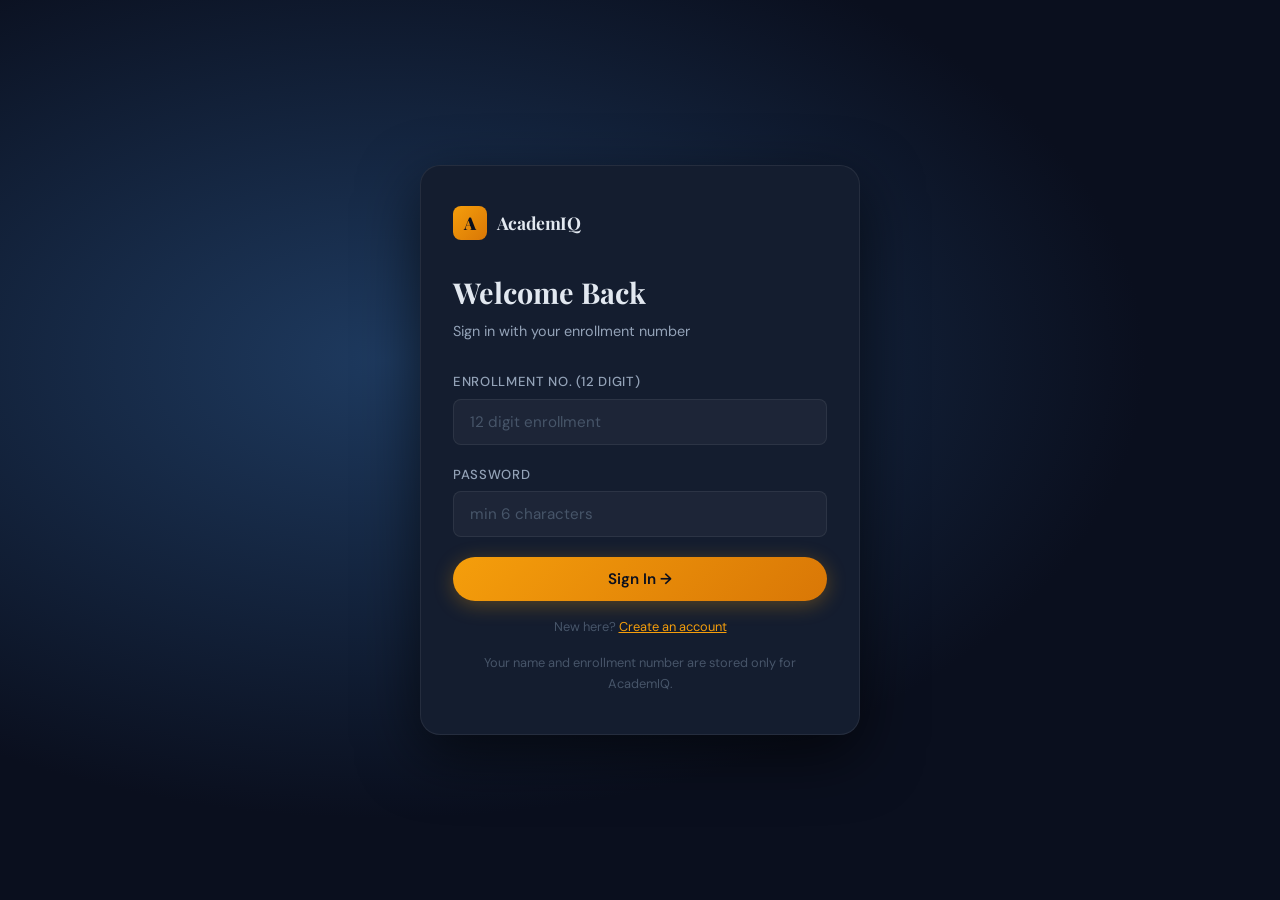
==== index.html @ 889c18da "index.html" ====
<!DOCTYPE html>
<html lang="en">

<head>
    <meta charset="UTF-8" />
    <meta name="viewport" content="width=device-width, initial-scale=1.0" />
    <meta name="description" content="AcademIQ — GTU Diploma notes, old papers, assignments and quizzes for students.">
    <meta name="theme-color" content="#0b0920">
    <title>AcademIQ — Student Learning Hub</title>
    <link rel="stylesheet" href="style.css" />
    <link rel="preconnect" href="https://fonts.googleapis.com" />
    <link
        href="https://fonts.googleapis.com/css2?family=Playfair+Display:wght@700;900&family=DM+Sans:wght@300;400;500;600&family=DM+Mono:wght@400;500&family=Noto+Sans+Gujarati:wght@400;500;600&display=swap"
        rel="stylesheet" />
    <link rel="icon" type="image/png" href="image.png">
</head>

<body>

    <!-- ══════════════════════════════════════
     LOGIN OVERLAY
══════════════════════════════════════ -->
    <div id="loginOverlay" class="login-overlay">
        <div class="login-card">
            <div class="login-logo">
                <span class="logo-mark">A</span>
                <span class="logo-text">AcademIQ</span>
            </div>
            <h2 class="login-title" id="authTitle">Welcome Back</h2>
            <p class="login-sub">Sign in with your enrollment number</p>
            <div class="form-group"><label>Enrollment No. (12 digit)</label><input type="text" id="loginEnroll"
                    inputmode="numeric" maxlength="12" placeholder="12 digit enrollment" autocomplete="username" />
            </div>
            <div class="form-group hidden" id="regOnly"><label>Full Name</label><input type="text" id="loginName"
                    maxlength="40" placeholder="Tumhara naam" autocomplete="name" /></div>
            <div class="form-group"><label>Password</label><input type="password" id="loginPassword"
                    placeholder="min 6 characters" autocomplete="current-password" /></div>
            <div class="form-group hidden" id="regOnly2"><label>Confirm Password</label><input type="password"
                    id="loginPassword2" placeholder="Re-enter password" autocomplete="new-password" /></div>
            <div id="loginError" class="login-error hidden"></div>
            <button class="btn-primary full-width" id="authBtn" onclick="handleLogin()">Sign In →</button>
            <p class="login-hint" id="authSwitch">New here? <a href="#"
                    onclick="setAuthMode('register');return false">Create an account</a></p>
            <p class="login-hint">Your name and enrollment number are stored only for AcademIQ.</p>
        </div>
    </div>

    <!-- ══════════════════════════════════════
     MAIN APP
══════════════════════════════════════ -->
    <div id="app" class="app hidden">

        <!-- HEADER -->
        <header class="site-header">
            <div class="header-inner">
                <div class="header-logo">
                    <span class="logo-mark">A</span>
                    <span class="logo-text">AcademIQ</span>
                </div>
                <nav class="header-nav">
                    <a href="#home" class="nav-link active" data-section="home">Home</a>
                    <a href="#notes" class="nav-link" data-section="notes">Notes</a>
                    <a href="#quiz" class="nav-link" data-section="quiz">Quiz</a>
                    <a href="#leaderboard" class="nav-link" data-section="leaderboard">Leaderboard</a>
                </nav>
                <div class="header-user">
                    <span class="user-pill" id="headerUsername"></span>
                    <button class="btn-outline-sm" onclick="handleLogout()">Logout</button>
                </div>
                <button class="hamburger" id="hamburger" onclick="toggleMobileMenu()">
                    <span></span><span></span><span></span>
                </button>
            </div>
            <div class="mobile-menu hidden" id="mobileMenu">
                <a href="#home" class="mob-link" onclick="navTo('home')">Home</a>
                <a href="#notes" class="mob-link" onclick="navTo('notes')">Notes</a>
                <a href="#quiz" class="mob-link" onclick="navTo('quiz')">Quiz</a>
                <a href="#leaderboard" class="mob-link" onclick="navTo('leaderboard')">Leaderboard</a>
                <button class="btn-outline-sm" onclick="handleLogout()">Logout</button>
            </div>
        </header>

        <!-- ══════════════════════════════════════
       SECTION: HOME
  ══════════════════════════════════════ -->
        <section id="home" class="section active">
            <div class="hero">
                <div class="hero-bg">
                    <div class="orb orb1"></div>
                    <div class="orb orb2"></div>
                    <div class="grid-overlay"></div>
                </div>
                <div class="hero-content">
                    <div class="hero-badge">✦ Your Learning Companion</div>
                    <h1 class="hero-title">
                        Study Smarter.<br />
                        <em>Achieve More.</em>
                    </h1>
                    <p class="hero-sub">Access curated notes, challenge yourself with quizzes,<br />and track your
                        academic
                        journey — all in one place.</p>
                    <div class="hero-actions">
                        <button class="btn-primary" onclick="navTo('notes')">Browse Notes →</button>
                        <button class="btn-ghost" onclick="navTo('quiz')">Take a Quiz</button>
                    </div>
                    <p class="hero-credit">Created by <strong>Sujal Kalena</strong> · AcademIQ Platform</p>
                </div>
                <div class="hero-stats">
                    <div class="stat-card">
                        <span class="stat-num" id="statNotes">60+</span>
                        <span class="stat-label">Study Notes</span>
                    </div>
                    <div class="stat-card">
                        <span class="stat-num" id="statQuiz">4</span>
                        <span class="stat-label">Quiz Subjects</span>
                    </div>
                    <div class="stat-card">
                        <span class="stat-num" id="homeUserScore">—</span>
                        <span class="stat-label">Your Best Score</span>
                    </div>
                </div>
            </div>

            <!-- Features -->
            <div class="features-section">
                <h2 class="section-title">Everything You Need to Excel</h2>
                <div class="features-grid">
                    <div class="feature-card">
                        <div class="feature-icon">📚</div>
                        <h3>Structured Notes</h3>
                        <p>Well-organized notes across multiple subjects, available for download anytime.</p>
                    </div>
                    <div class="feature-card">
                        <div class="feature-icon">🧠</div>
                        <h3>Interactive Quizzes</h3>
                        <p>Test your knowledge with MCQ quizzes and get instant, detailed feedback.</p>
                    </div>
                    <div class="feature-card">
                        <div class="feature-icon">🏆</div>
                        <h3>Live Leaderboard</h3>
                        <p>See how you rank among peers and stay motivated to improve your scores.</p>
                    </div>
                    <div class="feature-card">
                        <div class="feature-icon">📈</div>
                        <h3>Progress Tracking</h3>
                        <p>Your scores are saved locally so you can monitor improvement over time.</p>
                    </div>
                </div>
            </div>
        </section>

        <!-- ══════════════════════════════════════
       SECTION: NOTES
  ══════════════════════════════════════ -->
        <section id="notes" class="section hidden">
            <div class="section-inner">
                <div class="section-header">
                    <h2 class="section-title">Study Notes</h2>
                    <p class="section-sub">view, and download notes across subjects</p>
                </div>

                <!-- Upload Panel -->
                <!--<div class="upload-panel">
          <div class="upload-zone" id="uploadZone">
            <div class="upload-icon">⬆</div>
            <p>Drop a PDF or TXT file here, or <label for="fileInput" class="upload-link">browse</label></p>
            <input type="file" id="fileInput" accept=".pdf,.txt" onchange="handleFileUpload(event)"
              style="display:none" />
            <span class="upload-hint">Supported: PDF, TXT · Max 10 MB</span>
          </div>
          <div id="uploadStatus" class="upload-status hidden"></div>
        </div>-->

                <div class="notes-tools"><input id="notesSearch" type="search"
                        placeholder="🔍 Search notes, papers, assignments…" oninput="renderNotes()"
                        aria-label="Search notes"><select id="notesSort" onchange="renderNotes()" aria-label="Sort">
                        <option value="new">Newest first</option>
                        <option value="old">Oldest first</option>
                        <option value="az">A → Z</option>
                        <option value="za">Z → A</option>
                        <option value="subject">Subject</option>
                        <option value="type">Type</option>
                    </select><button class="btn-primary" onclick="openAddNote()">➕ Add Note</button><span
                        id="notesCount" class="notes-count"></span></div>
                <!-- Filter Bar -->
                <div class="filter-bar">
                    <button class="filter-btn active" onclick="filterNotes('all', this)">All</button>
                    <button class="filter-btn" onclick="filterNotes('JAVA', this)">JAVA(DI030032021)</button>
                    <button class="filter-btn" onclick="filterNotes('DSA', this)">DSA(DI030032031)</button>
                    <button class="filter-btn" onclick="filterNotes('DLD', this)">DLD(DI03000111)</button>
                    <button class="filter-btn" onclick="filterNotes('PEC', this)">PEC(DI03000121)</button>
                    <button class="filter-btn" onclick="filterNotes('CN', this)">CN(DI03000131)</button>
                    <button class="filter-btn" onclick="filterNotes('applied-maths', this)">APPLIED MATHEMATICS</button>
                    <button class="filter-btn" onclick="filterNotes('chemistry', this)">ENGINEERING CHEMISTRY</button>
                    <button class="filter-btn" onclick="filterNotes('environment', this)">ENVIRONMENT &amp;
                        SUSTAINABILITY</button>
                    <button class="filter-btn" onclick="filterNotes('cpd', this)">CONTRIBUTOR PERSONALITY
                        DEVELOPMENT</button>
                    <button class="filter-btn" onclick="filterNotes('python', this)">PYTHON PROGRAMMING</button>
                    <button class="filter-btn" onclick="filterNotes('cse', this)">COMMUNICATION SKILLS IN
                        ENGLISH</button>
                    <button class="filter-btn" onclick="filterNotes('phy', this)">MODERN PHYSICS</button>
                    <button class="filter-btn" onclick="filterNotes('foe', this)">FUNDAMENTALS OF ELECTRONICS</button>
                </div>

                <!-- Notes Grid -->
                <div class="notes-grid" id="notesGrid">
                    <!-- Populated by JS -->
                </div>
            </div>
        </section>

        <!-- ══════════════════════════════════════
       SECTION: QUIZ
  ══════════════════════════════════════ -->
        <section id="quiz" class="section hidden">
            <div class="section-inner">

                <!-- Quiz Home (subject selection) -->
                <div id="quizHome">
                    <div class="section-header">
                        <h2 class="section-title">Choose Your Quiz</h2>
                        <p class="section-sub">Select a subject and test your knowledge</p>
                    </div>
                    <div class="quiz-subject-grid" id="quizSubjectGrid">
                        <!-- Populated by JS -->
                    </div>
                </div>

                <!-- Quiz Player -->
                <div id="quizPlayer" class="hidden">
                    <div class="quiz-header">
                        <button class="btn-ghost-sm" onclick="exitQuiz()">← Back</button>
                        <span class="quiz-subject-label" id="quizSubjectLabel"></span>
                        <span class="quiz-progress-label" id="quizProgressLabel"></span>
                    </div>
                    <div class="quiz-progress-bar">
                        <div class="quiz-progress-fill" id="quizProgressFill"></div>
                    </div>
                    <div class="quiz-card" id="quizCard">
                        <p class="question-num" id="questionNum"></p>
                        <h3 class="question-text" id="questionText"></h3>
                        <div class="options-grid" id="optionsGrid"></div>
                        <div class="quiz-actions">
                            <button class="btn-primary" id="nextBtn" onclick="nextQuestion()" disabled>Next →</button>
                        </div>
                    </div>
                </div>

                <!-- Quiz Results -->
                <div id="quizResults" class="hidden">
                    <div class="results-card">
                        <div class="results-icon" id="resultsIcon"></div>
                        <h2 id="resultsTitle"></h2>
                        <div class="score-display">
                            <span class="score-big" id="scoreBig"></span>
                            <span class="score-denom" id="scoreDenom"></span>
                        </div>
                        <p class="score-percent" id="scorePercent"></p>
                        <div class="results-breakdown" id="resultsBreakdown"></div>
                        <div class="results-actions">
                            <button class="btn-primary" onclick="retryQuiz()">Try Again</button>
                            <button class="btn-ghost" onclick="exitQuiz()">Choose Another</button>
                            <button class="btn-ghost" onclick="navTo('leaderboard')">Leaderboard 🏆</button>
                        </div>
                    </div>
                </div>

            </div>
        </section>

        <!-- ══════════════════════════════════════
       SECTION: LEADERBOARD
  ══════════════════════════════════════ -->
        <section id="leaderboard" class="section hidden">
            <div class="section-inner">
                <div class="section-header">
                    <h2 class="section-title">🏆 Leaderboard</h2>
                    <p class="section-sub">Top performers across all quizzes</p>
                </div>

                <div class="filter-bar" id="lbTabs" style="margin-bottom:1rem"></div>
                <div class="filter-bar hidden" id="lbFilters" style="margin-bottom:1.5rem"></div>
                <div id="lbPanelRank">
                    <div class="podium-row" id="podiumRow"></div>
                    <div class="leaderboard-table-wrap">
                        <table class="leaderboard-table">
                            <thead id="lbHead"></thead>
                            <tbody id="leaderboardBody"></tbody>
                        </table>
                    </div>
                    <p class="lb-note">Ranking is by best percentage (quizzes with 20+ questions only). Ties are broken
                        by the number of questions. Overall points = the sum of your best % in each subject.</p>
                </div>
                <div id="lbPanelPeople" class="hidden">
                    <div class="lb-stats" id="peopleStats"></div>
                    <div class="leaderboard-table-wrap">
                        <table class="leaderboard-table">
                            <thead>
                                <tr>
                                    <th>#</th>
                                    <th>Student</th>
                                    <th>Quizzes taken</th>
                                    <th>Attempts</th>
                                    <th>Best %</th>
                                </tr>
                            </thead>
                            <tbody id="peopleBody"></tbody>
                        </table>
                    </div>
                </div>
            </div>
        </section>

        <!-- ══════════════════════════════════════
       FOOTER
  ══════════════════════════════════════ -->
        <footer class="site-footer">
            <div class="footer-inner">
                <div class="footer-logo">
                    <span class="logo-mark">A</span>
                    <span class="logo-text">AcademIQ</span>
                </div>
                <p class="footer-tagline">Thank you for visiting</p>
                <p class="footer-credit">Crafted with ♥ by <strong>Sujal Kalena</strong> · © 2026 AcademIQ</p>
                <p class="footer-credit">Educational materials on this website belong to their respective owners.

                    Original notes and resources are created and maintained by AcademIQ where indicated. Some study
                    materials are
                    sourced from publicly available educational resources and are shared with proper attribution for
                    educational
                    purposes only.

                    If you are a copyright owner and would like any content removed or updated, please contact us and
                    the request
                    will be addressed promptly.
                    <br>
                    Copyright concerns? Contact: <a href="mailto:sujalkalena35@gmail.com">sujalkalena35@gmail.com</a> ||
                    <a href="https://wa.me/918401542135" target="_blank">
                        WhatsApp
                    </a>
                </p>
                <div class="footer-links">
                    <a href="#home" onclick="navTo('home')">Home</a>
                    <a href="#notes" onclick="navTo('notes')">Notes</a>
                    <a href="#quiz" onclick="navTo('quiz')">Quiz</a>
                    <a href="#leaderboard" onclick="navTo('leaderboard')">Leaderboard</a>
                </div>
            </div>
        </footer>

    </div><!-- /app -->

    <!-- Note Viewer Modal -->
    <div id="noteModal" class="modal-overlay hidden" onclick="closeNoteModal(event)">
        <div class="modal-card">
            <div class="modal-header">
                <h3 id="modalTitle"></h3>
                <button class="modal-close" onclick="closeNoteModalBtn()">✕</button>
            </div>
            <div class="modal-body" id="modalBody"></div>
        </div>
    </div>

    <script src="config.js"></script>
    <script src="app.js"></script>
</body>

</html>
---- style.css ----
/* ═══════════════════════════════════════════════════════
   AcademIQ — Style Sheet
   Academic Futurism: Navy · Amber · Glassmorphism
═══════════════════════════════════════════════════════ */

/* ── Variables ─────────────────────────────────────── */
:root {
  --navy: #0a0f1e;
  --navy-mid: #111827;
  --navy-card: #141d2f;
  --navy-light: #1e2d45;
  --amber: #f59e0b;
  --amber-glow: #fbbf24;
  --amber-dim: #92400e;
  --teal: #0ea5e9;
  --green: #10b981;
  --red: #ef4444;
  --text: #e2e8f0;
  --text-muted: #94a3b8;
  --text-dim: #475569;
  --border: rgba(255, 255, 255, 0.07);
  --glass: rgba(255, 255, 255, 0.04);
  --radius: 14px;
  --radius-sm: 8px;
  --shadow: 0 8px 32px rgba(0, 0, 0, 0.4);
  --shadow-lg: 0 20px 60px rgba(0, 0, 0, 0.6);
  --font-head: 'Playfair Display', Georgia, serif;
  --font-body: 'DM Sans', sans-serif;
  --font-mono: 'DM Mono', monospace;
  --transition: 0.25s cubic-bezier(0.4, 0, 0.2, 1);
}

/* ── Reset & Base ───────────────────────────────────── */
*,
*::before,
*::after {
  box-sizing: border-box;
  margin: 0;
  padding: 0;
}

html {
  scroll-behavior: smooth;
}

body {
  background: var(--navy);
  color: var(--text);
  font-family: var(--font-body);
  font-size: 16px;
  line-height: 1.6;
  overflow-x: hidden;
}

a {
  color: var(--amber);
  text-decoration: none;
}

img {
  max-width: 100%;
}

button {
  cursor: pointer;
  font-family: var(--font-body);
  border: none;
  outline: none;
}

.hidden {
  display: none !important;
}

/* ── Scrollbar ──────────────────────────────────────── */
::-webkit-scrollbar {
  width: 6px;
}

::-webkit-scrollbar-track {
  background: var(--navy);
}

::-webkit-scrollbar-thumb {
  background: var(--navy-light);
  border-radius: 3px;
}

/* ══════════════════════════════════════════════════════
   LOGIN OVERLAY
══════════════════════════════════════════════════════ */
.login-overlay {
  position: fixed;
  inset: 0;
  background: radial-gradient(ellipse at 30% 40%, #1e3a5f 0%, #0a0f1e 60%);
  display: flex;
  align-items: center;
  justify-content: center;
  z-index: 9999;
  animation: fadeIn 0.4s ease;
}

.login-card {
  background: var(--navy-card);
  border: 1px solid var(--border);
  border-radius: 20px;
  padding: 2.5rem 2rem;
  width: min(440px, 92vw);
  box-shadow: var(--shadow-lg);
  animation: slideUp 0.5s ease;
}

.login-logo {
  display: flex;
  align-items: center;
  gap: 0.6rem;
  margin-bottom: 1.8rem;
}

.login-title {
  font-family: var(--font-head);
  font-size: 1.8rem;
  font-weight: 700;
  margin-bottom: 0.3rem;
}

.login-sub {
  color: var(--text-muted);
  font-size: 0.9rem;
  margin-bottom: 1.8rem;
}

.form-group {
  margin-bottom: 1.2rem;
}

.form-group label {
  display: block;
  font-size: 0.82rem;
  font-weight: 500;
  color: var(--text-muted);
  margin-bottom: 0.4rem;
  letter-spacing: 0.05em;
  text-transform: uppercase;
}

.form-group input {
  width: 100%;
  background: var(--glass);
  border: 1px solid var(--border);
  border-radius: var(--radius-sm);
  padding: 0.75rem 1rem;
  color: var(--text);
  font-family: var(--font-body);
  font-size: 0.95rem;
  transition: border-color var(--transition);
}

.form-group input:focus {
  outline: none;
  border-color: var(--amber);
}

.form-group input::placeholder {
  color: var(--text-dim);
}

.login-error {
  background: rgba(239, 68, 68, 0.12);
  border: 1px solid rgba(239, 68, 68, 0.3);
  border-radius: var(--radius-sm);
  padding: 0.6rem 0.9rem;
  font-size: 0.85rem;
  color: #fca5a5;
  margin-bottom: 1rem;
}

.login-hint {
  text-align: center;
  font-size: 0.8rem;
  color: var(--text-dim);
  margin-top: 1rem;
}

.login-hint code {
  font-family: var(--font-mono);
  background: rgba(255, 255, 255, 0.06);
  padding: 1px 6px;
  border-radius: 4px;
  color: var(--amber);
}

/* ══════════════════════════════════════════════════════
   BUTTONS
══════════════════════════════════════════════════════ */
.btn-primary {
  background: linear-gradient(135deg, var(--amber) 0%, #d97706 100%);
  color: var(--navy);
  font-weight: 600;
  font-size: 0.95rem;
  padding: 0.75rem 1.8rem;
  border-radius: 50px;
  transition: transform var(--transition), box-shadow var(--transition);
  box-shadow: 0 4px 20px rgba(245, 158, 11, 0.3);
}

.btn-primary:hover {
  transform: translateY(-2px);
  box-shadow: 0 8px 30px rgba(245, 158, 11, 0.45);
}

.btn-primary:active {
  transform: translateY(0);
}

.btn-primary.full-width {
  width: 100%;
  display: block;
  text-align: center;
}

.btn-ghost {
  background: transparent;
  color: var(--text);
  border: 1px solid var(--border);
  font-size: 0.95rem;
  padding: 0.75rem 1.8rem;
  border-radius: 50px;
  transition: background var(--transition), border-color var(--transition);
}

.btn-ghost:hover {
  background: var(--glass);
  border-color: var(--text-muted);
}

.btn-ghost-sm {
  background: transparent;
  color: var(--text-muted);
  border: 1px solid var(--border);
  font-size: 0.82rem;
  padding: 0.45rem 1rem;
  border-radius: 50px;
  transition: all var(--transition);
}

.btn-ghost-sm:hover {
  color: var(--text);
  border-color: var(--text-muted);
}

.btn-outline-sm {
  background: transparent;
  color: var(--text-muted);
  border: 1px solid var(--border);
  font-size: 0.78rem;
  padding: 0.35rem 0.9rem;
  border-radius: 50px;
  transition: all var(--transition);
}

.btn-outline-sm:hover {
  border-color: var(--amber);
  color: var(--amber);
}

/* ══════════════════════════════════════════════════════
   LOGO MARK
══════════════════════════════════════════════════════ */
.logo-mark {
  display: inline-flex;
  align-items: center;
  justify-content: center;
  width: 34px;
  height: 34px;
  background: linear-gradient(135deg, var(--amber), #d97706);
  color: var(--navy);
  font-family: var(--font-head);
  font-weight: 900;
  font-size: 1.1rem;
  border-radius: 8px;
  flex-shrink: 0;
}

.logo-text {
  font-family: var(--font-head);
  font-weight: 700;
  font-size: 1.1rem;
  letter-spacing: -0.02em;
}

/* ══════════════════════════════════════════════════════
   HEADER
══════════════════════════════════════════════════════ */
.site-header {
  position: sticky;
  top: 0;
  z-index: 100;
  background: rgba(10, 15, 30, 0.85);
  backdrop-filter: blur(16px);
  border-bottom: 1px solid var(--border);
}

.header-inner {
  max-width: 1200px;
  margin: 0 auto;
  padding: 0.9rem 2rem;
  display: flex;
  align-items: center;
  gap: 2rem;
}

.header-logo {
  display: flex;
  align-items: center;
  gap: 0.6rem;
  flex-shrink: 0;
}

.header-nav {
  display: flex;
  gap: 0.3rem;
  flex: 1;
}

.nav-link {
  color: var(--text-muted);
  font-size: 0.88rem;
  font-weight: 500;
  padding: 0.45rem 0.9rem;
  border-radius: 50px;
  transition: all var(--transition);
}

.nav-link:hover,
.nav-link.active {
  color: var(--text);
  background: var(--glass);
}

.nav-link.active {
  color: var(--amber);
}

.header-user {
  display: flex;
  align-items: center;
  gap: 0.8rem;
  flex-shrink: 0;
}

.user-pill {
  font-size: 0.82rem;
  font-weight: 500;
  color: var(--text-muted);
  padding: 0.3rem 0.8rem;
  background: var(--glass);
  border: 1px solid var(--border);
  border-radius: 50px;
  max-width: 140px;
  overflow: hidden;
  text-overflow: ellipsis;
  white-space: nowrap;
}

.hamburger {
  display: none;
  flex-direction: column;
  gap: 5px;
  background: none;
  border: none;
  padding: 4px;
  margin-left: auto;
}

.hamburger span {
  display: block;
  width: 22px;
  height: 2px;
  background: var(--text);
  border-radius: 2px;
  transition: all var(--transition);
}

.mobile-menu {
  border-top: 1px solid var(--border);
  padding: 1rem 2rem;
  display: flex;
  flex-direction: column;
  gap: 0.5rem;
}

.mob-link {
  color: var(--text-muted);
  font-size: 0.95rem;
  padding: 0.6rem 0;
  border-bottom: 1px solid var(--border);
  transition: color var(--transition);
}

.mob-link:hover {
  color: var(--amber);
}

/* ══════════════════════════════════════════════════════
   APP / SECTIONS
══════════════════════════════════════════════════════ */
.app {
  min-height: 100vh;
  display: flex;
  flex-direction: column;
}

.section {
  flex: 1;
  animation: fadeIn 0.35s ease;
}

.section.hidden {
  display: none !important;
}

.section.active {
  display: block;
}

.section-inner {
  max-width: 1200px;
  margin: 0 auto;
  padding: 3rem 2rem 5rem;
}

.section-header {
  margin-bottom: 2.5rem;
}

.section-title {
  font-family: var(--font-head);
  font-size: clamp(1.8rem, 4vw, 2.6rem);
  font-weight: 700;
  line-height: 1.15;
  margin-bottom: 0.5rem;
}

.section-sub {
  color: var(--text-muted);
  font-size: 1rem;
}

/* ══════════════════════════════════════════════════════
   HERO
══════════════════════════════════════════════════════ */
.hero {
  position: relative;
  min-height: 90vh;
  display: flex;
  flex-direction: column;
  justify-content: center;
  align-items: center;
  text-align: center;
  overflow: hidden;
  padding: 6rem 2rem 3rem;
}

.hero-bg {
  position: absolute;
  inset: 0;
  z-index: 0;
  overflow: hidden;
}

.orb {
  position: absolute;
  border-radius: 50%;
  filter: blur(80px);
  opacity: 0.25;
  animation: drift 12s ease-in-out infinite alternate;
}

.orb1 {
  width: 600px;
  height: 600px;
  background: radial-gradient(circle, #1d4ed8, transparent);
  top: -150px;
  left: -100px;
}

.orb2 {
  width: 500px;
  height: 500px;
  background: radial-gradient(circle, #d97706, transparent);
  bottom: -100px;
  right: -100px;
  animation-delay: -6s;
}

.grid-overlay {
  position: absolute;
  inset: 0;
  background-image:
    linear-gradient(var(--border) 1px, transparent 1px),
    linear-gradient(90deg, var(--border) 1px, transparent 1px);
  background-size: 60px 60px;
  opacity: 0.4;
}

.hero-content {
  position: relative;
  z-index: 1;
  max-width: 760px;
}

.hero-badge {
  display: inline-block;
  background: rgba(245, 158, 11, 0.12);
  border: 1px solid rgba(245, 158, 11, 0.3);
  color: var(--amber-glow);
  font-size: 0.8rem;
  font-weight: 500;
  letter-spacing: 0.08em;
  padding: 0.4rem 1rem;
  border-radius: 50px;
  margin-bottom: 1.4rem;
  text-transform: uppercase;
}

.hero-title {
  font-family: var(--font-head);
  font-size: clamp(2.8rem, 7vw, 5rem);
  font-weight: 900;
  line-height: 1.05;
  letter-spacing: -0.02em;
  margin-bottom: 1.2rem;
}

.hero-title em {
  font-style: normal;
  background: linear-gradient(135deg, var(--amber) 0%, #f87171 100%);
  -webkit-background-clip: text;
  -webkit-text-fill-color: transparent;
  background-clip: text;
}

.hero-sub {
  font-size: 1.05rem;
  color: var(--text-muted);
  line-height: 1.7;
  margin-bottom: 2rem;
}

.hero-actions {
  display: flex;
  gap: 1rem;
  justify-content: center;
  flex-wrap: wrap;
  margin-bottom: 2rem;
}

.hero-credit {
  font-size: 0.82rem;
  color: var(--text-dim);
}

.hero-credit strong {
  color: var(--text-muted);
}

.hero-stats {
  position: relative;
  z-index: 1;
  display: flex;
  gap: 1.5rem;
  flex-wrap: wrap;
  justify-content: center;
  margin-top: 3rem;
}

.stat-card {
  background: var(--navy-card);
  border: 1px solid var(--border);
  border-radius: var(--radius);
  padding: 1.4rem 2rem;
  text-align: center;
  backdrop-filter: blur(8px);
  transition: transform var(--transition), border-color var(--transition);
}

.stat-card:hover {
  transform: translateY(-4px);
  border-color: rgba(245, 158, 11, 0.3);
}

.stat-num {
  display: block;
  font-family: var(--font-head);
  font-size: 2.2rem;
  font-weight: 700;
  color: var(--amber);
  line-height: 1;
}

.stat-label {
  display: block;
  font-size: 0.8rem;
  color: var(--text-muted);
  margin-top: 0.3rem;
  text-transform: uppercase;
  letter-spacing: 0.06em;
}

/* ── Features Section ───────────────────────────────── */
.features-section {
  max-width: 1200px;
  margin: 0 auto;
  padding: 4rem 2rem;
}

.features-section .section-title {
  text-align: center;
  margin-bottom: 2.5rem;
}

.features-grid {
  display: grid;
  grid-template-columns: repeat(auto-fit, minmax(230px, 1fr));
  gap: 1.2rem;
}

.feature-card {
  background: var(--navy-card);
  border: 1px solid var(--border);
  border-radius: var(--radius);
  padding: 1.8rem;
  transition: transform var(--transition), border-color var(--transition), box-shadow var(--transition);
  position: relative;
  overflow: hidden;
}

.feature-card::before {
  content: '';
  position: absolute;
  top: 0;
  left: 0;
  right: 0;
  height: 2px;
  background: linear-gradient(90deg, var(--amber), transparent);
  opacity: 0;
  transition: opacity var(--transition);
}

.feature-card:hover {
  transform: translateY(-6px);
  border-color: rgba(245, 158, 11, 0.2);
  box-shadow: 0 12px 40px rgba(0, 0, 0, 0.3);
}

.feature-card:hover::before {
  opacity: 1;
}

.feature-icon {
  font-size: 1.8rem;
  margin-bottom: 0.8rem;
}

.feature-card h3 {
  font-family: var(--font-head);
  font-size: 1.1rem;
  margin-bottom: 0.5rem;
}

.feature-card p {
  font-size: 0.88rem;
  color: var(--text-muted);
  line-height: 1.6;
}

/* ══════════════════════════════════════════════════════
   NOTES SECTION
══════════════════════════════════════════════════════ */
.upload-panel {
  background: var(--navy-card);
  border: 1px solid var(--border);
  border-radius: var(--radius);
  padding: 1.5rem;
  margin-bottom: 2rem;
}

.upload-zone {
  border: 2px dashed var(--border);
  border-radius: var(--radius-sm);
  padding: 2rem;
  text-align: center;
  transition: border-color var(--transition), background var(--transition);
  cursor: pointer;
}

.upload-zone:hover,
.upload-zone.drag-over {
  border-color: var(--amber);
  background: rgba(245, 158, 11, 0.04);
}

.upload-icon {
  font-size: 1.8rem;
  margin-bottom: 0.5rem;
  opacity: 0.5;
}

.upload-zone p {
  color: var(--text-muted);
  font-size: 0.9rem;
}

.upload-link {
  color: var(--amber);
  cursor: pointer;
  font-weight: 500;
}

.upload-link:hover {
  text-decoration: underline;
}

.upload-hint {
  display: block;
  font-size: 0.78rem;
  color: var(--text-dim);
  margin-top: 0.5rem;
}

.upload-status {
  margin-top: 1rem;
  padding: 0.6rem 1rem;
  border-radius: var(--radius-sm);
  font-size: 0.85rem;
}

.upload-status.success {
  background: rgba(16, 185, 129, 0.12);
  border: 1px solid rgba(16, 185, 129, 0.3);
  color: #6ee7b7;
}

.upload-status.error {
  background: rgba(239, 68, 68, 0.12);
  border: 1px solid rgba(239, 68, 68, 0.3);
  color: #fca5a5;
}

.filter-bar {
  display: flex;
  gap: 0.6rem;
  flex-wrap: wrap;
  margin-bottom: 2rem;
}

.filter-btn {
  background: var(--glass);
  border: 1px solid var(--border);
  color: var(--text-muted);
  font-size: 0.82rem;
  font-weight: 500;
  padding: 0.4rem 1rem;
  border-radius: 50px;
  transition: all var(--transition);
}

.filter-btn:hover {
  border-color: var(--amber);
  color: var(--amber);
}

.filter-btn.active {
  background: rgba(245, 158, 11, 0.12);
  border-color: var(--amber);
  color: var(--amber);
}

.notes-grid {
  display: grid;
  grid-template-columns: repeat(auto-fill, minmax(270px, 1fr));
  gap: 1.2rem;
}

.note-card {
  background: var(--navy-card);
  border: 1px solid var(--border);
  border-radius: var(--radius);
  padding: 1.5rem;
  display: flex;
  flex-direction: column;
  gap: 1rem;
  transition: transform var(--transition), border-color var(--transition);
}

.note-card:hover {
  transform: translateY(-4px);
  border-color: rgba(245, 158, 11, 0.2);
}

.note-card-top {
  display: flex;
  gap: 0.8rem;
  align-items: flex-start;
}

.note-type-icon {
  width: 42px;
  height: 42px;
  border-radius: var(--radius-sm);
  display: flex;
  align-items: center;
  justify-content: center;
  font-size: 1.2rem;
  flex-shrink: 0;
}

.note-type-icon.pdf {
  background: rgba(239, 68, 68, 0.12);
}

.note-type-icon.txt {
  background: rgba(14, 165, 233, 0.12);
}

.note-type-icon.user {
  background: rgba(16, 185, 129, 0.12);
}

.note-title {
  font-family: var(--font-head);
  font-size: 1rem;
  font-weight: 700;
  line-height: 1.3;
}

.note-meta {
  font-size: 0.78rem;
  color: var(--text-dim);
  margin-top: 0.2rem;
}

.note-tags {
  display: flex;
  gap: 0.4rem;
  flex-wrap: wrap;
}

.note-tag {
  background: var(--glass);
  border: 1px solid var(--border);
  color: var(--text-dim);
  font-size: 0.72rem;
  padding: 0.15rem 0.55rem;
  border-radius: 50px;
  text-transform: uppercase;
  letter-spacing: 0.04em;
}

.note-actions {
  display: flex;
  gap: 0.5rem;
  margin-top: auto;
}

.note-btn {
  flex: 1;
  padding: 0.5rem;
  border-radius: var(--radius-sm);
  font-size: 0.8rem;
  font-weight: 500;
  text-align: center;
  transition: all var(--transition);
}

.note-btn.view {
  background: rgba(245, 158, 11, 0.1);
  border: 1px solid rgba(245, 158, 11, 0.2);
  color: var(--amber);
}

.note-btn.view:hover {
  background: rgba(245, 158, 11, 0.2);
}

.note-btn.download {
  background: var(--glass);
  border: 1px solid var(--border);
  color: var(--text-muted);
}

.note-btn.download:hover {
  border-color: var(--teal);
  color: var(--teal);
}

/* ══════════════════════════════════════════════════════
   QUIZ SECTION
══════════════════════════════════════════════════════ */
.quiz-subject-grid {
  display: grid;
  grid-template-columns: repeat(auto-fill, minmax(270px, 1fr));
  gap: 1.2rem;
}

.subject-card {
  background: var(--navy-card);
  border: 1px solid var(--border);
  border-radius: var(--radius);
  padding: 2rem;
  cursor: pointer;
  transition: transform var(--transition), border-color var(--transition), box-shadow var(--transition);
  position: relative;
  overflow: hidden;
}

.subject-card:hover {
  transform: translateY(-6px);
  border-color: rgba(245, 158, 11, 0.3);
  box-shadow: var(--shadow);
}

.subject-card-icon {
  font-size: 2.4rem;
  margin-bottom: 1rem;
}

.subject-card h3 {
  font-family: var(--font-head);
  font-size: 1.3rem;
  margin-bottom: 0.4rem;
}

.subject-card p {
  color: var(--text-muted);
  font-size: 0.85rem;
}

.subject-card .subject-count {
  display: inline-block;
  margin-top: 1rem;
  background: rgba(245, 158, 11, 0.1);
  border: 1px solid rgba(245, 158, 11, 0.2);
  color: var(--amber);
  font-size: 0.78rem;
  padding: 0.25rem 0.7rem;
  border-radius: 50px;
}

/* Quiz Player */
.quiz-header {
  display: flex;
  align-items: center;
  gap: 1rem;
  margin-bottom: 1.5rem;
}

.quiz-subject-label {
  font-size: 0.85rem;
  font-weight: 600;
  color: var(--amber);
  letter-spacing: 0.04em;
  text-transform: uppercase;
  flex: 1;
}

.quiz-progress-label {
  font-size: 0.82rem;
  color: var(--text-muted);
  font-family: var(--font-mono);
}

.quiz-progress-bar {
  background: var(--navy-light);
  border-radius: 4px;
  height: 6px;
  overflow: hidden;
  margin-bottom: 2rem;
}

.quiz-progress-fill {
  height: 100%;
  background: linear-gradient(90deg, var(--amber), #f87171);
  border-radius: 4px;
  transition: width 0.4s cubic-bezier(0.4, 0, 0.2, 1);
}

.quiz-card {
  background: var(--navy-card);
  border: 1px solid var(--border);
  border-radius: var(--radius);
  padding: 2rem;
  max-width: 720px;
  animation: fadeIn 0.3s ease;
}

.question-num {
  font-size: 0.78rem;
  font-weight: 500;
  color: var(--amber);
  text-transform: uppercase;
  letter-spacing: 0.08em;
  margin-bottom: 0.6rem;
  font-family: var(--font-mono);
}

.question-text {
  font-family: var(--font-head);
  font-size: 1.25rem;
  line-height: 1.45;
  margin-bottom: 1.5rem;
}

.options-grid {
  display: flex;
  flex-direction: column;
  gap: 0.7rem;
  margin-bottom: 1.5rem;
}

.option-btn {
  background: var(--glass);
  border: 1.5px solid var(--border);
  border-radius: var(--radius-sm);
  padding: 0.9rem 1.1rem;
  text-align: left;
  color: var(--text);
  font-size: 0.92rem;
  font-family: var(--font-body);
  display: flex;
  align-items: center;
  gap: 0.8rem;
  transition: all var(--transition);
  cursor: pointer;
  position: relative;
  overflow: hidden;
}

.option-btn:hover:not(:disabled) {
  border-color: var(--amber);
  background: rgba(245, 158, 11, 0.06);
}

.option-btn.selected {
  border-color: var(--amber);
  background: rgba(245, 158, 11, 0.1);
}

.option-btn.correct {
  border-color: var(--green);
  background: rgba(16, 185, 129, 0.1);
  color: #6ee7b7;
}

.option-btn.wrong {
  border-color: var(--red);
  background: rgba(239, 68, 68, 0.1);
  color: #fca5a5;
}

.option-btn:disabled {
  cursor: default;
}

.option-letter {
  display: inline-flex;
  align-items: center;
  justify-content: center;
  width: 28px;
  height: 28px;
  border-radius: 50%;
  background: var(--navy-light);
  font-size: 0.78rem;
  font-weight: 600;
  font-family: var(--font-mono);
  flex-shrink: 0;
  transition: background var(--transition);
}

.selected .option-letter {
  background: var(--amber);
  color: var(--navy);
}

.correct .option-letter {
  background: var(--green);
  color: #fff;
}

.wrong .option-letter {
  background: var(--red);
  color: #fff;
}

.quiz-actions {
  display: flex;
  justify-content: flex-end;
}

#nextBtn:disabled {
  opacity: 0.4;
  cursor: not-allowed;
  transform: none !important;
}

/* Results */
.results-card {
  background: var(--navy-card);
  border: 1px solid var(--border);
  border-radius: 20px;
  padding: 3rem 2rem;
  max-width: 560px;
  margin: 0 auto;
  text-align: center;
  animation: slideUp 0.4s ease;
}

.results-icon {
  font-size: 3rem;
  margin-bottom: 1rem;
}

.results-card h2 {
  font-family: var(--font-head);
  font-size: 1.8rem;
  margin-bottom: 1.2rem;
}

.score-display {
  margin-bottom: 0.5rem;
}

.score-big {
  font-family: var(--font-head);
  font-size: 5rem;
  font-weight: 900;
  line-height: 1;
  color: var(--amber);
}

.score-denom {
  font-size: 1.5rem;
  color: var(--text-muted);
  margin-left: 0.3rem;
}

.score-percent {
  color: var(--text-muted);
  font-size: 0.9rem;
  margin-bottom: 1.8rem;
}

.results-breakdown {
  display: flex;
  flex-direction: column;
  gap: 0.6rem;
  margin-bottom: 2rem;
  text-align: left;
}

.breakdown-item {
  display: flex;
  gap: 0.8rem;
  align-items: flex-start;
  font-size: 0.85rem;
  padding: 0.7rem;
  border-radius: var(--radius-sm);
  background: var(--glass);
}

.breakdown-item.correct {
  border-left: 3px solid var(--green);
}

.breakdown-item.wrong {
  border-left: 3px solid var(--red);
}

.breakdown-icon {
  flex-shrink: 0;
}

.breakdown-q {
  color: var(--text-muted);
  margin-bottom: 0.15rem;
}

.breakdown-a {
  color: var(--text);
}

.results-actions {
  display: flex;
  gap: 1rem;
  justify-content: center;
  flex-wrap: wrap;
}

/* ══════════════════════════════════════════════════════
   LEADERBOARD
══════════════════════════════════════════════════════ */
.podium-row {
  display: flex;
  justify-content: center;
  align-items: flex-end;
  gap: 1.5rem;
  flex-wrap: wrap;
  margin-bottom: 2.5rem;
}

.podium-card {
  background: var(--navy-card);
  border: 1px solid var(--border);
  border-radius: var(--radius);
  text-align: center;
  padding: 1.2rem 1.5rem 1rem;
  min-width: 140px;
  transition: transform var(--transition);
}

.podium-card:hover {
  transform: translateY(-4px);
}

.podium-card.p1 {
  border-color: rgba(245, 158, 11, 0.4);
  order: 2;
  padding-bottom: 1.8rem;
}

.podium-card.p2 {
  border-color: rgba(148, 163, 184, 0.3);
  order: 1;
}

.podium-card.p3 {
  border-color: rgba(180, 120, 60, 0.3);
  order: 3;
}

.podium-medal {
  font-size: 1.8rem;
  margin-bottom: 0.4rem;
}

.podium-name {
  font-weight: 600;
  font-size: 0.9rem;
  margin-bottom: 0.3rem;
  white-space: nowrap;
  overflow: hidden;
  text-overflow: ellipsis;
  max-width: 120px;
}

.podium-score {
  font-family: var(--font-mono);
  font-size: 0.85rem;
  color: var(--text-muted);
}

.podium-subject {
  font-size: 0.72rem;
  color: var(--text-dim);
  margin-top: 0.2rem;
}

.leaderboard-table-wrap {
  overflow-x: auto;
  border-radius: var(--radius);
  border: 1px solid var(--border);
}

.leaderboard-table {
  width: 100%;
  border-collapse: collapse;
  font-size: 0.88rem;
}

.leaderboard-table th {
  background: var(--navy-card);
  padding: 0.85rem 1.2rem;
  text-align: left;
  font-size: 0.75rem;
  text-transform: uppercase;
  letter-spacing: 0.06em;
  color: var(--text-muted);
  border-bottom: 1px solid var(--border);
  white-space: nowrap;
}

.leaderboard-table td {
  padding: 0.9rem 1.2rem;
  border-bottom: 1px solid rgba(255, 255, 255, 0.03);
  color: var(--text);
}

.leaderboard-table tr:last-child td {
  border-bottom: none;
}

.leaderboard-table tbody tr {
  background: var(--navy);
  transition: background var(--transition);
}

.leaderboard-table tbody tr:hover {
  background: var(--navy-card);
}

.leaderboard-table tbody tr:nth-child(even) {
  background: rgba(255, 255, 255, 0.015);
}

.rank-badge {
  display: inline-flex;
  align-items: center;
  justify-content: center;
  width: 28px;
  height: 28px;
  border-radius: 50%;
  font-size: 0.78rem;
  font-weight: 700;
  font-family: var(--font-mono);
}

.rank-badge.r1 {
  background: rgba(245, 158, 11, 0.2);
  color: var(--amber);
  border: 1px solid rgba(245, 158, 11, 0.4);
}

.rank-badge.r2 {
  background: rgba(148, 163, 184, 0.15);
  color: #cbd5e1;
}

.rank-badge.r3 {
  background: rgba(180, 120, 60, 0.15);
  color: #c9a76a;
}

.rank-badge.rn {
  background: var(--glass);
  color: var(--text-dim);
}

.score-bar-wrap {
  display: flex;
  align-items: center;
  gap: 0.7rem;
}

.score-bar-bg {
  flex: 1;
  height: 6px;
  background: var(--navy-light);
  border-radius: 3px;
  overflow: hidden;
  min-width: 60px;
}

.score-bar-fill {
  height: 100%;
  border-radius: 3px;
  background: linear-gradient(90deg, var(--amber), #f87171);
}

.score-pct-text {
  font-family: var(--font-mono);
  font-size: 0.78rem;
  color: var(--text-muted);
  white-space: nowrap;
}

/* ══════════════════════════════════════════════════════
   FOOTER
══════════════════════════════════════════════════════ */
.site-footer {
  background: var(--navy-card);
  border-top: 1px solid var(--border);
  padding: 3rem 2rem;
  text-align: center;
  margin-top: auto;
}

.footer-inner {
  max-width: 700px;
  margin: 0 auto;
}

.footer-logo {
  display: flex;
  align-items: center;
  gap: 0.6rem;
  justify-content: center;
  margin-bottom: 0.8rem;
}

.footer-tagline {
  font-family: var(--font-head);
  font-size: 1.2rem;
  color: var(--text-muted);
  margin-bottom: 0.5rem;
}

.footer-credit {
  font-size: 0.8rem;
  color: var(--text-dim);
  margin-bottom: 1.2rem;
}

.footer-links {
  display: flex;
  gap: 1.5rem;
  justify-content: center;
  flex-wrap: wrap;
}

.footer-links a {
  font-size: 0.82rem;
  color: var(--text-dim);
  transition: color var(--transition);
}

.footer-links a:hover {
  color: var(--amber);
}

/* ══════════════════════════════════════════════════════
   MODAL
══════════════════════════════════════════════════════ */
.modal-overlay {
  position: fixed;
  inset: 0;
  z-index: 1000;
  background: rgba(5, 8, 18, 0.85);
  backdrop-filter: blur(8px);
  display: flex;
  align-items: center;
  justify-content: center;
  padding: 1rem;
  animation: fadeIn 0.2s ease;
}

.modal-card {
  background: var(--navy-card);
  border: 1px solid var(--border);
  border-radius: 16px;
  width: min(700px, 95vw);
  max-height: 80vh;
  display: flex;
  flex-direction: column;
  box-shadow: var(--shadow-lg);
  animation: slideUp 0.3s ease;
}

.modal-header {
  padding: 1.2rem 1.5rem;
  border-bottom: 1px solid var(--border);
  display: flex;
  align-items: center;
  justify-content: space-between;
}

.modal-header h3 {
  font-family: var(--font-head);
  font-size: 1.1rem;
}

.modal-close {
  background: var(--glass);
  border: 1px solid var(--border);
  color: var(--text-muted);
  width: 30px;
  height: 30px;
  border-radius: 50%;
  display: flex;
  align-items: center;
  justify-content: center;
  font-size: 0.8rem;
  transition: all var(--transition);
}

.modal-close:hover {
  background: rgba(239, 68, 68, 0.12);
  color: #fca5a5;
  border-color: rgba(239, 68, 68, 0.3);
}

.modal-body {
  padding: 1.5rem;
  overflow-y: auto;
  flex: 1;
  line-height: 1.8;
  color: var(--text-muted);
  font-size: 0.9rem;
  white-space: pre-wrap;
}

/* ══════════════════════════════════════════════════════
   ANIMATIONS
══════════════════════════════════════════════════════ */
@keyframes fadeIn {
  from {
    opacity: 0
  }

  to {
    opacity: 1
  }
}

@keyframes slideUp {
  from {
    opacity: 0;
    transform: translateY(24px)
  }

  to {
    opacity: 1;
    transform: translateY(0)
  }
}

@keyframes drift {
  from {
    transform: translate(0, 0) scale(1)
  }

  to {
    transform: translate(40px, 30px) scale(1.1)
  }
}

/* ══════════════════════════════════════════════════════
   RESPONSIVE
══════════════════════════════════════════════════════ */
@media (max-width: 768px) {

  .header-nav,
  .header-user {
    display: none;
  }

  .hamburger {
    display: flex;
  }

  .hero-title {
    font-size: 2.4rem;
  }

  .hero-stats {
    flex-direction: column;
    align-items: center;
  }

  .stat-card {
    width: 100%;
    max-width: 250px;
  }

  .quiz-subject-grid,
  .notes-grid,
  .features-grid {
    grid-template-columns: 1fr;
  }

  .podium-row {
    flex-direction: column;
    align-items: center;
  }

  .podium-card {
    width: 100%;
    max-width: 300px;
  }

  .podium-card.p1 {
    order: 0;
    padding-bottom: 1.2rem;
  }

  .podium-card.p2 {
    order: 1;
  }

  .podium-card.p3 {
    order: 2;
  }
}

@media (max-width: 480px) {
  .section-inner {
    padding: 2rem 1rem 4rem;
  }

  .hero {
    padding: 5rem 1rem 2rem;
  }

  .features-section {
    padding: 3rem 1rem;
  }

  .hero-actions {
    flex-direction: column;
  }

  .quiz-card {
    padding: 1.2rem;
  }

  .results-card {
    padding: 2rem 1rem;
  }
}
/* ═══ Additions (original look kept) ═══ */
.notes-tools{display:flex;gap:1rem;align-items:center;flex-wrap:wrap;margin-bottom:1.2rem}
.notes-tools input{flex:1;min-width:220px;padding:.7rem 1.1rem;border-radius:999px;border:1px solid var(--border);background:var(--glass);color:var(--text);font:inherit}
.notes-tools input:focus{border-color:var(--amber);outline:none}
.notes-count{color:var(--text-dim);font-size:.85rem}
.note-chip{display:inline-block;padding:.05rem .55rem;margin-right:.4rem;border-radius:999px;font-size:.7rem;background:rgba(245,158,11,.12);color:var(--amber-glow);border:1px solid rgba(245,158,11,.25)}
a.note-btn{display:inline-flex;align-items:center;justify-content:center;text-decoration:none}
.empty{grid-column:1/-1;text-align:center;color:var(--text-dim);padding:2rem 0}
.pdf-frame{width:100%;height:72vh;border:0;border-radius:8px;background:#fff}
.pdf-fallback{margin-top:.7rem;font-size:.85rem;color:var(--text-muted)}
#toast{position:fixed;left:50%;bottom:1.5rem;transform:translate(-50%,160%);background:var(--navy-light);color:var(--text);padding:.8rem 1.3rem;border-radius:999px;border:1px solid var(--border);box-shadow:var(--shadow-lg);z-index:10000;transition:transform .3s}
#toast.show{transform:translate(-50%,0)}
@media(max-width:768px){.filter-bar{flex-wrap:nowrap;overflow-x:auto;padding-bottom:.5rem}.filter-btn{white-space:nowrap;flex:0 0 auto}.pdf-frame{height:65vh}}
/* admin */
.admin-check{display:flex;gap:.5rem;align-items:center;font-size:.85rem;color:var(--text-muted);margin-bottom:1rem}
.adm-card{background:var(--navy-card);border:1px solid var(--border);border-radius:var(--radius);padding:1.2rem;margin-bottom:1.2rem}
.adm-card h3{margin-bottom:.8rem}
.adm-row{display:flex;gap:.6rem;flex-wrap:wrap;margin-bottom:.6rem}
.adm-card input:not([type=radio]):not([type=checkbox]),.adm-q input:not([type=radio]),.adm-card select,.adm-card textarea{flex:1;min-width:140px;padding:.6rem .8rem;border-radius:var(--radius-sm);border:1px solid var(--border);background:var(--navy);color:var(--text);font:inherit}
.adm-card textarea{width:100%}
.adm-q{border:1px solid var(--border);border-radius:var(--radius-sm);padding:.8rem;margin-bottom:.8rem;background:var(--navy-card)}
.adm-table-wrap{overflow-x:auto}
.adm-table{width:100%;border-collapse:collapse;font-size:.88rem}
.adm-table td,.adm-table th{padding:.5rem .6rem;border-bottom:1px solid var(--border);text-align:left}
.adm-del{background:rgba(239,68,68,.15);color:#fca5a5;padding:.35rem .8rem;border-radius:6px}
.adm-msg{color:var(--text-muted);font-size:.85rem}

.login-hint a{color:var(--amber);text-decoration:underline}

.count-grid{display:flex;flex-wrap:wrap;gap:.6rem;margin-bottom:1rem}
.count-note,.lb-note{font-size:.8rem;color:var(--text-dim);margin-top:.8rem}
.lb-tag{color:var(--text-dim);font-size:.75rem}
.lb-stats{display:flex;gap:1.5rem;flex-wrap:wrap;margin-bottom:1rem;color:var(--text-muted)}
.subj-chip{display:inline-block;margin:.1rem .25rem .1rem 0;padding:.05rem .55rem;border-radius:999px;font-size:.72rem;background:rgba(245,158,11,.12);color:var(--amber-glow);border:1px solid rgba(245,158,11,.25)}

.notes-tools select{padding:.7rem 1rem;border-radius:999px;border:1px solid var(--border);background:var(--glass);color:var(--text);font:inherit}
.notes-tools select option{background:#0a0f1e}.notes-tools .btn-primary{padding:.7rem 1.2rem}

/* ═══ MOBILE LAYER (phones & small tablets) ═══ */
html{-webkit-text-size-adjust:100%}
img,iframe,table{max-width:100%}
input,select,textarea{font-size:16px} /* stops iOS zoom-on-focus */
.btn-primary,.btn-ghost,.btn-ghost-sm,.note-btn,.filter-btn,.option-btn{min-height:44px}
@supports(padding:max(0px)){.site-header{padding-top:env(safe-area-inset-top)}.site-footer{padding-bottom:max(1rem,env(safe-area-inset-bottom))}}
@media (max-width:768px){
  .section-inner{padding-left:1rem;padding-right:1rem}
  .section-title{font-size:1.7rem}
  .hero-title{font-size:2.2rem;line-height:1.15}
  .hero-actions{flex-direction:column;align-items:stretch}.hero-actions>*{width:100%}
  .hero-stats{display:grid;grid-template-columns:repeat(3,1fr);gap:.6rem}
  .features-grid,.quiz-subject-grid,.notes-grid{grid-template-columns:1fr;gap:.9rem}
  /* Notes toolbar */
  .notes-tools{display:grid;grid-template-columns:1fr 1fr;gap:.6rem}
  .notes-tools input{grid-column:1/-1;min-width:0;width:100%}
  .notes-tools select,.notes-tools .btn-primary{width:100%;min-width:0}
  .notes-count{grid-column:1/-1}
  .filter-bar{margin-left:-1rem;margin-right:-1rem;padding:0 1rem .6rem;-webkit-overflow-scrolling:touch}
  .note-card{padding:1rem}
  .note-card-top{gap:.7rem;align-items:flex-start}
  .note-title{font-size:.95rem;line-height:1.35;overflow-wrap:anywhere;word-break:break-word}
  .note-meta{flex-wrap:wrap;overflow-wrap:anywhere}
  .note-actions{display:grid;grid-template-columns:1fr 1fr;gap:.5rem}
  .note-btn{width:100%;justify-content:center;text-align:center}
  /* Quiz */
  .options-grid{grid-template-columns:1fr}
  .option-btn{text-align:left;padding:1rem}
  .quiz-actions,.results-actions{flex-direction:column}.quiz-actions>*,.results-actions>*{width:100%}
  .count-grid{grid-template-columns:repeat(3,1fr)}
  /* Leaderboard */
  .leaderboard-table-wrap{overflow-x:auto;-webkit-overflow-scrolling:touch}
  .leaderboard-table{min-width:520px}
  .podium-row{gap:.5rem}
  /* Login + footer */
  .login-card{width:calc(100% - 2rem);padding:1.5rem}
  .footer-links{flex-wrap:wrap;justify-content:center}
  /* Dialogs become bottom sheets; the PDF viewer goes full screen */
  .modal-overlay{align-items:flex-end;padding:0}
  .modal-card{width:100%;max-width:100%!important;border-radius:16px 16px 0 0;max-height:92dvh;overflow:auto}
  #noteModal .modal-card{height:100dvh;max-height:100dvh;border-radius:0;display:flex;flex-direction:column}
  #noteModal .modal-body{flex:1;overflow:auto;padding:.6rem}
  #noteModal .pdf-frame{height:calc(100dvh - 120px)}
}
@media (max-width:380px){.hero-stats{grid-template-columns:1fr 1fr}.notes-tools{grid-template-columns:1fr}.count-grid{grid-template-columns:repeat(2,1fr)}}
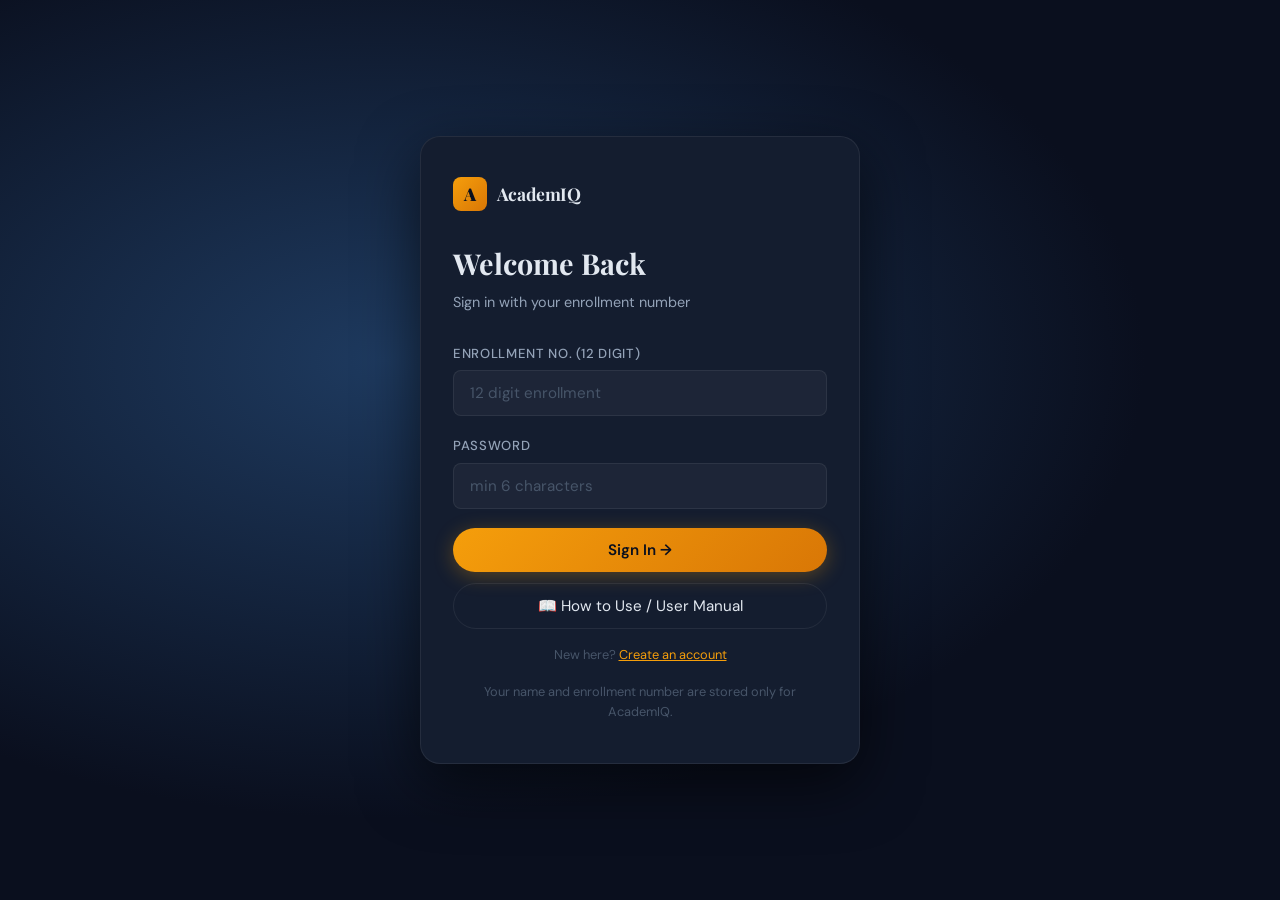
==== commit f92fe0da: "updated css, index and also app" ====
--- a/index.html
+++ b/index.html
@@ -5,7 +5,6 @@
     <meta charset="UTF-8" />
     <meta name="viewport" content="width=device-width, initial-scale=1.0" />
     <meta name="description" content="AcademIQ — GTU Diploma notes, old papers, assignments and quizzes for students.">
-    <meta name="theme-color" content="#0b0920">
     <title>AcademIQ — Student Learning Hub</title>
     <link rel="stylesheet" href="style.css" />
     <link rel="preconnect" href="https://fonts.googleapis.com" />
@@ -13,6 +12,11 @@
         href="https://fonts.googleapis.com/css2?family=Playfair+Display:wght@700;900&family=DM+Sans:wght@300;400;500;600&family=DM+Mono:wght@400;500&family=Noto+Sans+Gujarati:wght@400;500;600&display=swap"
         rel="stylesheet" />
     <link rel="icon" type="image/png" href="image.png">
+    <link rel="manifest" href="manifest.webmanifest">
+    <link rel="apple-touch-icon" href="apple-touch-icon.png">
+    <meta name="theme-color" content="#0a0f1e">
+    <meta name="apple-mobile-web-app-capable" content="yes">
+    <meta name="apple-mobile-web-app-title" content="AcademIQ">
 </head>
 
 <body>
@@ -32,13 +36,15 @@
                     inputmode="numeric" maxlength="12" placeholder="12 digit enrollment" autocomplete="username" />
             </div>
             <div class="form-group hidden" id="regOnly"><label>Full Name</label><input type="text" id="loginName"
-                    maxlength="40" placeholder="Tumhara naam" autocomplete="name" /></div>
+                    maxlength="40" placeholder="Your full name" autocomplete="name" /></div>
             <div class="form-group"><label>Password</label><input type="password" id="loginPassword"
                     placeholder="min 6 characters" autocomplete="current-password" /></div>
             <div class="form-group hidden" id="regOnly2"><label>Confirm Password</label><input type="password"
                     id="loginPassword2" placeholder="Re-enter password" autocomplete="new-password" /></div>
             <div id="loginError" class="login-error hidden"></div>
             <button class="btn-primary full-width" id="authBtn" onclick="handleLogin()">Sign In →</button>
+            <button type="button" class="btn-ghost manual-btn" onclick="openManual(this)">📖 How to Use / User
+                Manual</button>
             <p class="login-hint" id="authSwitch">New here? <a href="#"
                     onclick="setAuthMode('register');return false">Create an account</a></p>
             <p class="login-hint">Your name and enrollment number are stored only for AcademIQ.</p>
@@ -67,7 +73,7 @@
                     <span class="user-pill" id="headerUsername"></span>
                     <button class="btn-outline-sm" onclick="handleLogout()">Logout</button>
                 </div>
-                <button class="hamburger" id="hamburger" onclick="toggleMobileMenu()">
+                <button class="hamburger" id="hamburger" onclick="toggleMobileMenu()" aria-label="Open menu">
                     <span></span><span></span><span></span>
                 </button>
             </div>
@@ -257,6 +263,7 @@
                             <span class="score-denom" id="scoreDenom"></span>
                         </div>
                         <p class="score-percent" id="scorePercent"></p>
+                        <div id="smartFeedback"></div>
                         <div class="results-breakdown" id="resultsBreakdown"></div>
                         <div class="results-actions">
                             <button class="btn-primary" onclick="retryQuiz()">Try Again</button>
@@ -322,6 +329,31 @@
                     <span class="logo-text">AcademIQ</span>
                 </div>
                 <p class="footer-tagline">Thank you for visiting</p>
+                <div class="footer-social" aria-label="Connect with the creator">
+                    <a href="https://github.com/Jerry-48" target="_blank" rel="noopener noreferrer" aria-label="GitHub"
+                        title="GitHub">
+                        <svg viewBox="0 0 24 24" aria-hidden="true" focusable="false">
+                            <path
+                                d="M9 19c-5 1.5-5-2.5-7-3m14 6v-3.87a3.37 3.37 0 0 0-.94-2.61c3.14-.35 6.44-1.54 6.44-7A5.44 5.44 0 0 0 20 4.77 5.07 5.07 0 0 0 19.91 1S18.73.65 16 2.48a13.38 13.38 0 0 0-7 0C6.27.65 5.09 1 5.09 1A5.07 5.07 0 0 0 5 4.77a5.44 5.44 0 0 0-1.5 3.78c0 5.42 3.3 6.61 6.44 7A3.37 3.37 0 0 0 9 18.13V22" />
+                        </svg>
+                    </a>
+                    <a href="https://linkedin.com/in/your-username" target="_blank" rel="noopener noreferrer"
+                        aria-label="LinkedIn" title="LinkedIn">
+                        <svg viewBox="0 0 24 24" aria-hidden="true" focusable="false">
+                            <path d="M16 8a6 6 0 0 1 6 6v7h-4v-7a2 2 0 0 0-2-2 2 2 0 0 0-2 2v7h-4v-7a6 6 0 0 1 6-6z" />
+                            <rect x="2" y="9" width="4" height="12" />
+                            <circle cx="4" cy="4" r="2" />
+                        </svg>
+                    </a>
+                    <a href="https://instagram.com/your-username" target="_blank" rel="noopener noreferrer"
+                        aria-label="Instagram" title="Instagram">
+                        <svg viewBox="0 0 24 24" aria-hidden="true" focusable="false">
+                            <rect x="2" y="2" width="20" height="20" rx="5" ry="5" />
+                            <path d="M16 11.37A4 4 0 1 1 12.63 8 4 4 0 0 1 16 11.37z" />
+                            <line x1="17.5" y1="6.5" x2="17.51" y2="6.5" />
+                        </svg>
+                    </a>
+                </div>
                 <p class="footer-credit">Crafted with ♥ by <strong>Sujal Kalena</strong> · © 2026 AcademIQ</p>
                 <p class="footer-credit">Educational materials on this website belong to their respective owners.
 
@@ -345,6 +377,7 @@
                     <a href="#notes" onclick="navTo('notes')">Notes</a>
                     <a href="#quiz" onclick="navTo('quiz')">Quiz</a>
                     <a href="#leaderboard" onclick="navTo('leaderboard')">Leaderboard</a>
+                    <a href="#" onclick="openManual(this);return false">User Manual</a>
                 </div>
             </div>
         </footer>
@@ -362,8 +395,129 @@
         </div>
     </div>
 
+    <!-- User Manual Modal -->
+    <div id="manualModal" class="modal-overlay manual-overlay hidden" onclick="closeManual(event)">
+        <div class="modal-card manual-card" role="dialog" aria-modal="true" aria-labelledby="manualTitle" tabindex="-1">
+            <div class="modal-header">
+                <h3 id="manualTitle">📖 AcademIQ User Manual</h3>
+                <button type="button" class="modal-close" aria-label="Close user manual"
+                    onclick="closeManual()">✕</button>
+            </div>
+            <div class="manual-body">
+                <p class="manual-intro">AcademIQ gives you notes, old papers, quizzes and a leaderboard in one place.
+                    Tap a heading to open it.</p>
+
+                <details open>
+                    <summary>1. Create your account (first time only)</summary>
+                    <ol>
+                        <li>On the sign-in screen, tap <b>Create an account</b>.</li>
+                        <li>Enter your <b>12-digit enrollment number</b> (digits only, no spaces).</li>
+                        <li>Enter your <b>full name</b> and a <b>password of at least 6 characters</b>, then type the
+                            password again to confirm.</li>
+                        <li>Tap <b>Register</b>. You are signed in automatically.</li>
+                    </ol>
+                    <p>Each enrollment number can be registered only once.</p>
+                </details>
+
+                <details>
+                    <summary>2. Sign in</summary>
+                    <ol>
+                        <li>Enter your enrollment number and password, then tap <b>Sign In</b>.</li>
+                        <li>You stay signed in for up to 6 hours. After 30 minutes without activity you are signed out
+                            for safety (never in the middle of a quiz).</li>
+                        <li>Your account works on one device at a time. Signing in on a second device signs out the
+                            first.</li>
+                    </ol>
+                </details>
+
+                <details>
+                    <summary>3. Study notes</summary>
+                    <ol>
+                        <li>Open <b>Notes</b> from the menu.</li>
+                        <li>Tap a subject chip to filter, use the search box to find a file, and use the sort menu to
+                            reorder.</li>
+                        <li>Tap <b>View</b> to read the PDF on the page, or <b>Download</b> to save it.</li>
+                        <li>Tap <b>Add Note</b> to share a PDF (max 10 MB) or a Google Drive link. An admin checks every
+                            submission before it appears, and you can send up to 5 per day.</li>
+                    </ol>
+                </details>
+
+                <details>
+                    <summary>4. Quizzes</summary>
+                    <ol>
+                        <li>Open <b>Quiz</b> and pick a subject.</li>
+                        <li>Choose how many questions you want. Questions and answer options are shuffled every attempt.
+                        </li>
+                        <li>Tap one answer. It locks and shows whether it was right, then tap <b>Next</b>. You must
+                            answer each question before moving on.</li>
+                        <li>At the end you see your score and a question-by-question breakdown.</li>
+                    </ol>
+                    <p>Only quizzes with <b>20 or more questions</b> count towards the leaderboard. Shorter ones are
+                        practice.</p>
+                </details>
+
+                <details>
+                    <summary>5. Your Learning Report</summary>
+                    <ul>
+                        <li>After every quiz you get accuracy per topic, with a tag for each: <b>Needs revision</b>,
+                            <b>Getting there</b> or <b>Strong</b>.</li>
+                        <li>A topic is a learning gap when you score below 50% on at least 2 of its questions.</li>
+                        <li>For each gap, tap a recommended note to open it straight away, revise, then retake the quiz.
+                        </li>
+                    </ul>
+                </details>
+
+                <details>
+                    <summary>6. Leaderboard</summary>
+                    <ul>
+                        <li><b>Overall Top 10</b> adds up your best percentage in each subject.</li>
+                        <li><b>Subject Top 10</b> ranks the best scores in one subject.</li>
+                        <li><b>Participants</b> shows how many students are using the quizzes. Your own row is marked
+                            "(you)".</li>
+                        <li>New scores can take a few seconds to appear.</li>
+                    </ul>
+                </details>
+
+                <details>
+                    <summary>7. FAQ and troubleshooting</summary>
+                    <dl>
+                        <dt>"Enrollment number must be exactly 12 digits"</dt>
+                        <dd>Type only the 12 digits, with no spaces or letters.</dd>
+                        <dt>"Incorrect password"</dt>
+                        <dd>Check that Caps Lock is off and try again. If you have forgotten it, contact the admin
+                            (details below).</dd>
+                        <dt>"This enrollment number is already registered"</dt>
+                        <dd>Use <b>Sign in</b> instead. If you never registered it yourself, tell the admin.</dd>
+                        <dt>"This enrollment number is not registered"</dt>
+                        <dd>Tap <b>Create an account</b> first.</dd>
+                        <dt>"Too many failed attempts"</dt>
+                        <dd>Wait 10 minutes, then try again.</dd>
+                        <dt>"Signed out on another device" or "session expired"</dt>
+                        <dd>Just sign in again. This happens after 30 idle minutes, 6 hours, or a sign-in on another
+                            device.</dd>
+                        <dt>"Unable to reach the server"</dt>
+                        <dd>Check your internet connection and retry. If many students are online at once it can be
+                            slow, so wait a moment and try again.</dd>
+                        <dt>A PDF does not show</dt>
+                        <dd>Tap <b>Open in a new tab</b> under the viewer, or use <b>Download</b>.</dd>
+                        <dt>Quizzes did not load</dt>
+                        <dd>Refresh the page. If it keeps happening, tell the admin.</dd>
+                        <dt>My score is not on the leaderboard</dt>
+                        <dd>The quiz needs 20 or more questions, and the board can take a few seconds to update.</dd>
+                    </dl>
+                    <p>Still stuck? Email <a href="mailto:sujalkalena35@gmail.com">sujalkalena35@gmail.com</a> and
+                        include your enrollment number (never your password).</p>
+                </details>
+            </div>
+        </div>
+    </div>
+
     <script src="config.js"></script>
     <script src="app.js"></script>
+    <script src="feedback.js"></script>
+    <script>
+        if ('serviceWorker' in navigator) navigator.serviceWorker.register('sw.js');
+    </script>
 </body>
 
 </html>
--- a/style.css
+++ b/style.css
@@ -1617,86 +1617,917 @@
     padding: 2rem 1rem;
   }
 }
+
 /* ═══ Additions (original look kept) ═══ */
-.notes-tools{display:flex;gap:1rem;align-items:center;flex-wrap:wrap;margin-bottom:1.2rem}
-.notes-tools input{flex:1;min-width:220px;padding:.7rem 1.1rem;border-radius:999px;border:1px solid var(--border);background:var(--glass);color:var(--text);font:inherit}
-.notes-tools input:focus{border-color:var(--amber);outline:none}
-.notes-count{color:var(--text-dim);font-size:.85rem}
-.note-chip{display:inline-block;padding:.05rem .55rem;margin-right:.4rem;border-radius:999px;font-size:.7rem;background:rgba(245,158,11,.12);color:var(--amber-glow);border:1px solid rgba(245,158,11,.25)}
-a.note-btn{display:inline-flex;align-items:center;justify-content:center;text-decoration:none}
-.empty{grid-column:1/-1;text-align:center;color:var(--text-dim);padding:2rem 0}
-.pdf-frame{width:100%;height:72vh;border:0;border-radius:8px;background:#fff}
-.pdf-fallback{margin-top:.7rem;font-size:.85rem;color:var(--text-muted)}
-#toast{position:fixed;left:50%;bottom:1.5rem;transform:translate(-50%,160%);background:var(--navy-light);color:var(--text);padding:.8rem 1.3rem;border-radius:999px;border:1px solid var(--border);box-shadow:var(--shadow-lg);z-index:10000;transition:transform .3s}
-#toast.show{transform:translate(-50%,0)}
-@media(max-width:768px){.filter-bar{flex-wrap:nowrap;overflow-x:auto;padding-bottom:.5rem}.filter-btn{white-space:nowrap;flex:0 0 auto}.pdf-frame{height:65vh}}
+.notes-tools {
+  display: flex;
+  gap: 1rem;
+  align-items: center;
+  flex-wrap: wrap;
+  margin-bottom: 1.2rem
+}
+
+.notes-tools input {
+  flex: 1;
+  min-width: 220px;
+  padding: .7rem 1.1rem;
+  border-radius: 999px;
+  border: 1px solid var(--border);
+  background: var(--glass);
+  color: var(--text);
+  font: inherit
+}
+
+.notes-tools input:focus {
+  border-color: var(--amber);
+  outline: none
+}
+
+.notes-count {
+  color: var(--text-dim);
+  font-size: .85rem
+}
+
+.note-chip {
+  display: inline-block;
+  padding: .05rem .55rem;
+  margin-right: .4rem;
+  border-radius: 999px;
+  font-size: .7rem;
+  background: rgba(245, 158, 11, .12);
+  color: var(--amber-glow);
+  border: 1px solid rgba(245, 158, 11, .25)
+}
+
+a.note-btn {
+  display: inline-flex;
+  align-items: center;
+  justify-content: center;
+  text-decoration: none
+}
+
+.empty {
+  grid-column: 1/-1;
+  text-align: center;
+  color: var(--text-dim);
+  padding: 2rem 0
+}
+
+.pdf-frame {
+  width: 100%;
+  height: 72vh;
+  border: 0;
+  border-radius: 8px;
+  background: #fff
+}
+
+.pdf-fallback {
+  margin-top: .7rem;
+  font-size: .85rem;
+  color: var(--text-muted)
+}
+
+#toast {
+  position: fixed;
+  left: 50%;
+  bottom: 1.5rem;
+  transform: translate(-50%, 160%);
+  background: var(--navy-light);
+  color: var(--text);
+  padding: .8rem 1.3rem;
+  border-radius: 999px;
+  border: 1px solid var(--border);
+  box-shadow: var(--shadow-lg);
+  z-index: 10000;
+  transition: transform .3s
+}
+
+#toast.show {
+  transform: translate(-50%, 0)
+}
+
+@media(max-width:768px) {
+  .filter-bar {
+    flex-wrap: nowrap;
+    overflow-x: auto;
+    padding-bottom: .5rem
+  }
+
+  .filter-btn {
+    white-space: nowrap;
+    flex: 0 0 auto
+  }
+
+  .pdf-frame {
+    height: 65vh
+  }
+}
+
 /* admin */
-.admin-check{display:flex;gap:.5rem;align-items:center;font-size:.85rem;color:var(--text-muted);margin-bottom:1rem}
-.adm-card{background:var(--navy-card);border:1px solid var(--border);border-radius:var(--radius);padding:1.2rem;margin-bottom:1.2rem}
-.adm-card h3{margin-bottom:.8rem}
-.adm-row{display:flex;gap:.6rem;flex-wrap:wrap;margin-bottom:.6rem}
-.adm-card input:not([type=radio]):not([type=checkbox]),.adm-q input:not([type=radio]),.adm-card select,.adm-card textarea{flex:1;min-width:140px;padding:.6rem .8rem;border-radius:var(--radius-sm);border:1px solid var(--border);background:var(--navy);color:var(--text);font:inherit}
-.adm-card textarea{width:100%}
-.adm-q{border:1px solid var(--border);border-radius:var(--radius-sm);padding:.8rem;margin-bottom:.8rem;background:var(--navy-card)}
-.adm-table-wrap{overflow-x:auto}
-.adm-table{width:100%;border-collapse:collapse;font-size:.88rem}
-.adm-table td,.adm-table th{padding:.5rem .6rem;border-bottom:1px solid var(--border);text-align:left}
-.adm-del{background:rgba(239,68,68,.15);color:#fca5a5;padding:.35rem .8rem;border-radius:6px}
-.adm-msg{color:var(--text-muted);font-size:.85rem}
-
-.login-hint a{color:var(--amber);text-decoration:underline}
-
-.count-grid{display:flex;flex-wrap:wrap;gap:.6rem;margin-bottom:1rem}
-.count-note,.lb-note{font-size:.8rem;color:var(--text-dim);margin-top:.8rem}
-.lb-tag{color:var(--text-dim);font-size:.75rem}
-.lb-stats{display:flex;gap:1.5rem;flex-wrap:wrap;margin-bottom:1rem;color:var(--text-muted)}
-.subj-chip{display:inline-block;margin:.1rem .25rem .1rem 0;padding:.05rem .55rem;border-radius:999px;font-size:.72rem;background:rgba(245,158,11,.12);color:var(--amber-glow);border:1px solid rgba(245,158,11,.25)}
-
-.notes-tools select{padding:.7rem 1rem;border-radius:999px;border:1px solid var(--border);background:var(--glass);color:var(--text);font:inherit}
-.notes-tools select option{background:#0a0f1e}.notes-tools .btn-primary{padding:.7rem 1.2rem}
+.admin-check {
+  display: flex;
+  gap: .5rem;
+  align-items: center;
+  font-size: .85rem;
+  color: var(--text-muted);
+  margin-bottom: 1rem
+}
+
+.adm-card {
+  background: var(--navy-card);
+  border: 1px solid var(--border);
+  border-radius: var(--radius);
+  padding: 1.2rem;
+  margin-bottom: 1.2rem
+}
+
+.adm-card h3 {
+  margin-bottom: .8rem
+}
+
+.adm-row {
+  display: flex;
+  gap: .6rem;
+  flex-wrap: wrap;
+  margin-bottom: .6rem
+}
+
+.adm-card input:not([type=radio]):not([type=checkbox]),
+.adm-q input:not([type=radio]),
+.adm-card select,
+.adm-card textarea {
+  flex: 1;
+  min-width: 140px;
+  padding: .6rem .8rem;
+  border-radius: var(--radius-sm);
+  border: 1px solid var(--border);
+  background: var(--navy);
+  color: var(--text);
+  font: inherit
+}
+
+.adm-card textarea {
+  width: 100%
+}
+
+.adm-q {
+  border: 1px solid var(--border);
+  border-radius: var(--radius-sm);
+  padding: .8rem;
+  margin-bottom: .8rem;
+  background: var(--navy-card)
+}
+
+.adm-table-wrap {
+  overflow-x: auto
+}
+
+.adm-table {
+  width: 100%;
+  border-collapse: collapse;
+  font-size: .88rem
+}
+
+.adm-table td,
+.adm-table th {
+  padding: .5rem .6rem;
+  border-bottom: 1px solid var(--border);
+  text-align: left
+}
+
+.adm-del {
+  background: rgba(239, 68, 68, .15);
+  color: #fca5a5;
+  padding: .35rem .8rem;
+  border-radius: 6px
+}
+
+.adm-msg {
+  color: var(--text-muted);
+  font-size: .85rem
+}
+
+.login-hint a {
+  color: var(--amber);
+  text-decoration: underline
+}
+
+.count-grid {
+  display: flex;
+  flex-wrap: wrap;
+  gap: .6rem;
+  margin-bottom: 1rem
+}
+
+.count-note,
+.lb-note {
+  font-size: .8rem;
+  color: var(--text-dim);
+  margin-top: .8rem
+}
+
+.lb-tag {
+  color: var(--text-dim);
+  font-size: .75rem
+}
+
+.lb-stats {
+  display: flex;
+  gap: 1.5rem;
+  flex-wrap: wrap;
+  margin-bottom: 1rem;
+  color: var(--text-muted)
+}
+
+.subj-chip {
+  display: inline-block;
+  margin: .1rem .25rem .1rem 0;
+  padding: .05rem .55rem;
+  border-radius: 999px;
+  font-size: .72rem;
+  background: rgba(245, 158, 11, .12);
+  color: var(--amber-glow);
+  border: 1px solid rgba(245, 158, 11, .25)
+}
+
+.notes-tools select {
+  padding: .7rem 1rem;
+  border-radius: 999px;
+  border: 1px solid var(--border);
+  background: var(--glass);
+  color: var(--text);
+  font: inherit
+}
+
+.notes-tools select option {
+  background: #0a0f1e
+}
+
+.notes-tools .btn-primary {
+  padding: .7rem 1.2rem
+}
 
 /* ═══ MOBILE LAYER (phones & small tablets) ═══ */
-html{-webkit-text-size-adjust:100%}
-img,iframe,table{max-width:100%}
-input,select,textarea{font-size:16px} /* stops iOS zoom-on-focus */
-.btn-primary,.btn-ghost,.btn-ghost-sm,.note-btn,.filter-btn,.option-btn{min-height:44px}
-@supports(padding:max(0px)){.site-header{padding-top:env(safe-area-inset-top)}.site-footer{padding-bottom:max(1rem,env(safe-area-inset-bottom))}}
-@media (max-width:768px){
-  .section-inner{padding-left:1rem;padding-right:1rem}
-  .section-title{font-size:1.7rem}
-  .hero-title{font-size:2.2rem;line-height:1.15}
-  .hero-actions{flex-direction:column;align-items:stretch}.hero-actions>*{width:100%}
-  .hero-stats{display:grid;grid-template-columns:repeat(3,1fr);gap:.6rem}
-  .features-grid,.quiz-subject-grid,.notes-grid{grid-template-columns:1fr;gap:.9rem}
+html {
+  -webkit-text-size-adjust: 100%
+}
+
+img,
+iframe,
+table {
+  max-width: 100%
+}
+
+input,
+select,
+textarea {
+  font-size: 16px
+}
+
+/* stops iOS zoom-on-focus */
+.btn-primary,
+.btn-ghost,
+.btn-ghost-sm,
+.note-btn,
+.filter-btn,
+.option-btn {
+  min-height: 44px
+}
+
+@supports(padding:max(0px)) {
+  .site-header {
+    padding-top: env(safe-area-inset-top)
+  }
+
+  .site-footer {
+    padding-bottom: max(1rem, env(safe-area-inset-bottom))
+  }
+}
+
+@media (max-width:768px) {
+  .section-inner {
+    padding-left: 1rem;
+    padding-right: 1rem
+  }
+
+  .section-title {
+    font-size: 1.7rem
+  }
+
+  .hero-title {
+    font-size: 2.2rem;
+    line-height: 1.15
+  }
+
+  .hero-actions {
+    flex-direction: column;
+    align-items: stretch
+  }
+
+  .hero-actions>* {
+    width: 100%
+  }
+
+  .hero-stats {
+    display: grid;
+    grid-template-columns: repeat(3, 1fr);
+    gap: .6rem
+  }
+
+  .features-grid,
+  .quiz-subject-grid,
+  .notes-grid {
+    grid-template-columns: 1fr;
+    gap: .9rem
+  }
+
   /* Notes toolbar */
-  .notes-tools{display:grid;grid-template-columns:1fr 1fr;gap:.6rem}
-  .notes-tools input{grid-column:1/-1;min-width:0;width:100%}
-  .notes-tools select,.notes-tools .btn-primary{width:100%;min-width:0}
-  .notes-count{grid-column:1/-1}
-  .filter-bar{margin-left:-1rem;margin-right:-1rem;padding:0 1rem .6rem;-webkit-overflow-scrolling:touch}
-  .note-card{padding:1rem}
-  .note-card-top{gap:.7rem;align-items:flex-start}
-  .note-title{font-size:.95rem;line-height:1.35;overflow-wrap:anywhere;word-break:break-word}
-  .note-meta{flex-wrap:wrap;overflow-wrap:anywhere}
-  .note-actions{display:grid;grid-template-columns:1fr 1fr;gap:.5rem}
-  .note-btn{width:100%;justify-content:center;text-align:center}
+  .notes-tools {
+    display: grid;
+    grid-template-columns: 1fr 1fr;
+    gap: .6rem
+  }
+
+  .notes-tools input {
+    grid-column: 1/-1;
+    min-width: 0;
+    width: 100%
+  }
+
+  .notes-tools select,
+  .notes-tools .btn-primary {
+    width: 100%;
+    min-width: 0
+  }
+
+  .notes-count {
+    grid-column: 1/-1
+  }
+
+  .filter-bar {
+    margin-left: -1rem;
+    margin-right: -1rem;
+    padding: 0 1rem .6rem;
+    -webkit-overflow-scrolling: touch
+  }
+
+  .note-card {
+    padding: 1rem
+  }
+
+  .note-card-top {
+    gap: .7rem;
+    align-items: flex-start
+  }
+
+  .note-title {
+    font-size: .95rem;
+    line-height: 1.35;
+    overflow-wrap: anywhere;
+    word-break: break-word
+  }
+
+  .note-meta {
+    flex-wrap: wrap;
+    overflow-wrap: anywhere
+  }
+
+  .note-actions {
+    display: grid;
+    grid-template-columns: 1fr 1fr;
+    gap: .5rem
+  }
+
+  .note-btn {
+    width: 100%;
+    justify-content: center;
+    text-align: center
+  }
+
   /* Quiz */
-  .options-grid{grid-template-columns:1fr}
-  .option-btn{text-align:left;padding:1rem}
-  .quiz-actions,.results-actions{flex-direction:column}.quiz-actions>*,.results-actions>*{width:100%}
-  .count-grid{grid-template-columns:repeat(3,1fr)}
+  .options-grid {
+    grid-template-columns: 1fr
+  }
+
+  .option-btn {
+    text-align: left;
+    padding: 1rem
+  }
+
+  .quiz-actions,
+  .results-actions {
+    flex-direction: column
+  }
+
+  .quiz-actions>*,
+  .results-actions>* {
+    width: 100%
+  }
+
+  .count-grid {
+    grid-template-columns: repeat(3, 1fr)
+  }
+
   /* Leaderboard */
-  .leaderboard-table-wrap{overflow-x:auto;-webkit-overflow-scrolling:touch}
-  .leaderboard-table{min-width:520px}
-  .podium-row{gap:.5rem}
+  .leaderboard-table-wrap {
+    overflow-x: auto;
+    -webkit-overflow-scrolling: touch
+  }
+
+  .leaderboard-table {
+    min-width: 520px
+  }
+
+  .podium-row {
+    gap: .5rem
+  }
+
   /* Login + footer */
-  .login-card{width:calc(100% - 2rem);padding:1.5rem}
-  .footer-links{flex-wrap:wrap;justify-content:center}
+  .login-card {
+    width: calc(100% - 2rem);
+    padding: 1.5rem
+  }
+
+  .footer-links {
+    flex-wrap: wrap;
+    justify-content: center
+  }
+
   /* Dialogs become bottom sheets; the PDF viewer goes full screen */
-  .modal-overlay{align-items:flex-end;padding:0}
-  .modal-card{width:100%;max-width:100%!important;border-radius:16px 16px 0 0;max-height:92dvh;overflow:auto}
-  #noteModal .modal-card{height:100dvh;max-height:100dvh;border-radius:0;display:flex;flex-direction:column}
-  #noteModal .modal-body{flex:1;overflow:auto;padding:.6rem}
-  #noteModal .pdf-frame{height:calc(100dvh - 120px)}
-}
-@media (max-width:380px){.hero-stats{grid-template-columns:1fr 1fr}.notes-tools{grid-template-columns:1fr}.count-grid{grid-template-columns:repeat(2,1fr)}}
+  .modal-overlay {
+    align-items: flex-end;
+    padding: 0
+  }
+
+  .modal-card {
+    width: 100%;
+    max-width: 100% !important;
+    border-radius: 16px 16px 0 0;
+    max-height: 92dvh;
+    overflow: auto
+  }
+
+  #noteModal .modal-card {
+    height: 100dvh;
+    max-height: 100dvh;
+    border-radius: 0;
+    display: flex;
+    flex-direction: column
+  }
+
+  #noteModal .modal-body {
+    flex: 1;
+    overflow: auto;
+    padding: .6rem
+  }
+
+  #noteModal .pdf-frame {
+    height: calc(100dvh - 120px)
+  }
+}
+
+@media (max-width:380px) {
+  .hero-stats {
+    grid-template-columns: 1fr 1fr
+  }
+
+  .notes-tools {
+    grid-template-columns: 1fr
+  }
+
+  .count-grid {
+    grid-template-columns: repeat(2, 1fr)
+  }
+}
+
+/* ═══ Smart feedback (learning gaps) ═══ */
+.sf-card {
+  text-align: left;
+  background: var(--navy-card);
+  border: 1px solid var(--border);
+  border-radius: var(--radius);
+  padding: 1.2rem;
+  margin: 1.2rem 0
+}
+
+.sf-card h3 {
+  margin: 0 0 .6rem
+}
+
+.sf-sub {
+  margin: 1.2rem 0 .6rem
+}
+
+.sf-msg {
+  padding: .7rem .9rem;
+  border-radius: var(--radius-sm);
+  margin: 0 0 1rem;
+  font-size: .95rem
+}
+
+.sf-msg.bad {
+  background: rgba(239, 68, 68, .12);
+  border: 1px solid rgba(239, 68, 68, .35);
+  color: #fecaca
+}
+
+.sf-msg.good {
+  background: rgba(16, 185, 129, .12);
+  border: 1px solid rgba(16, 185, 129, .35);
+  color: #a7f3d0
+}
+
+.sf-row {
+  margin-bottom: .8rem
+}
+
+.sf-head {
+  display: flex;
+  justify-content: space-between;
+  gap: .6rem;
+  font-size: .9rem;
+  margin-bottom: .3rem
+}
+
+.sf-pct {
+  color: var(--text-muted);
+  white-space: nowrap
+}
+
+.sf-track {
+  height: 10px;
+  background: rgba(255, 255, 255, .08);
+  border-radius: 999px;
+  overflow: hidden
+}
+
+.sf-fill {
+  height: 100%;
+  border-radius: 999px;
+  transition: width .6s
+}
+
+.sf-fill.sf-gap {
+  background: #ef4444
+}
+
+.sf-fill.sf-ok {
+  background: #f59e0b
+}
+
+.sf-fill.sf-strong {
+  background: #10b981
+}
+
+.sf-fill.sf-low-data {
+  background: #64748b
+}
+
+.sf-note {
+  font-size: .75rem;
+  color: var(--text-dim);
+  margin-top: .2rem
+}
+
+.sf-card .sf-gap {
+  background: #ef444414;
+  border: 1px solid rgba(239, 68, 68, .3);
+  border-radius: var(--radius-sm);
+  padding: .8rem;
+  margin-bottom: .7rem
+}
+
+.sf-gap-title {
+  display: flex;
+  justify-content: space-between;
+  font-weight: 600;
+  margin-bottom: .5rem
+}
+
+.sf-links {
+  display: flex;
+  flex-wrap: wrap;
+  gap: .5rem
+}
+
+.sf-link {
+  padding: .5rem .9rem;
+  border-radius: 999px;
+  border: 1px solid rgba(245, 158, 11, .4);
+  background: rgba(245, 158, 11, .12);
+  color: var(--amber-glow);
+  cursor: pointer;
+  font: inherit;
+  font-size: .85rem;
+  min-height: 40px;
+  text-align: left
+}
+
+.sf-link.ghost {
+  background: transparent;
+  border-color: var(--border);
+  color: var(--text-muted)
+}
+
+.sf-foot {
+  font-size: .75rem;
+  color: var(--text-dim);
+  margin: 1rem 0 0
+}
+
+
+/* ══════════════════════════════════════════════════════
+   PRE-LAUNCH ADDITIONS
+══════════════════════════════════════════════════════ */
+
+/* Login: let the card scroll on short / landscape phones, avoid iOS input zoom */
+.login-overlay {
+  overflow-y: auto;
+  padding: 1rem;
+}
+
+.login-card {
+  margin: auto;
+}
+
+.manual-btn {
+  width: 100%;
+  margin-top: .7rem;
+  min-height: 44px;
+}
+
+@media (max-width: 768px) {
+
+  .form-group input,
+  .adm-card input,
+  .adm-card select,
+  .notes-tools input,
+  .notes-tools select {
+    font-size: 16px;
+  }
+
+  .login-card {
+    width: 100%;
+  }
+}
+
+/* Keyboard focus */
+a:focus-visible,
+button:focus-visible,
+summary:focus-visible,
+input:focus-visible,
+select:focus-visible {
+  outline: 2px solid var(--amber-glow);
+  outline-offset: 2px;
+}
+
+/* User manual modal (sits above the login overlay, z-index 9999) */
+.manual-overlay {
+  z-index: 10001;
+}
+
+.manual-card {
+  width: min(760px, 95vw);
+  max-height: 88vh;
+  max-height: 88dvh;
+  overflow: hidden;
+}
+
+.manual-card:focus {
+  outline: none;
+}
+
+.manual-body {
+  padding: 1rem 1.5rem 1.5rem;
+  overflow-y: auto;
+  -webkit-overflow-scrolling: touch;
+  color: var(--text-muted);
+  font-size: .92rem;
+  line-height: 1.65;
+}
+
+.manual-intro {
+  margin-bottom: 1rem;
+}
+
+.manual-body details {
+  border: 1px solid var(--border);
+  border-radius: var(--radius-sm);
+  background: var(--glass);
+  margin-bottom: .6rem;
+}
+
+.manual-body summary {
+  cursor: pointer;
+  min-height: 44px;
+  padding: .6rem 1rem;
+  display: flex;
+  align-items: center;
+  color: var(--text);
+  font-weight: 600;
+  list-style: none;
+}
+
+.manual-body summary::-webkit-details-marker {
+  display: none;
+}
+
+.manual-body summary::after {
+  content: '+';
+  margin-left: auto;
+  color: var(--amber);
+  font-size: 1.2rem;
+}
+
+.manual-body details[open]>summary::after {
+  content: '–';
+}
+
+.manual-body details>*:not(summary) {
+  margin: 0 1rem .8rem;
+}
+
+.manual-body ol,
+.manual-body ul {
+  padding-left: 1.2rem;
+}
+
+.manual-body li {
+  margin-bottom: .35rem;
+}
+
+.manual-body dt {
+  color: var(--text);
+  font-weight: 600;
+  margin-top: .6rem;
+  overflow-wrap: anywhere;
+}
+
+.manual-body dd {
+  margin: 0 0 .2rem;
+}
+
+.manual-body b {
+  color: var(--text);
+  font-weight: 600;
+}
+
+@media (max-width: 768px) {
+  .manual-card {
+    width: 100%;
+    max-height: 92dvh;
+  }
+
+  .manual-body {
+    padding: .8rem 1rem 1.2rem;
+  }
+}
+
+/* Footer social icons */
+.footer-social {
+  display: flex;
+  justify-content: center;
+  gap: .8rem;
+  margin: .4rem 0 1.4rem;
+}
+
+.footer-social a {
+  width: 44px;
+  height: 44px;
+  border-radius: 50%;
+  display: grid;
+  place-items: center;
+  border: 1px solid var(--border);
+  background: var(--glass);
+  color: var(--text-muted);
+  transition: transform var(--transition), color var(--transition), border-color var(--transition), background var(--transition);
+}
+
+.footer-social a:hover,
+.footer-social a:focus-visible {
+  color: var(--amber);
+  border-color: rgba(245, 158, 11, .5);
+  background: rgba(245, 158, 11, .1);
+  transform: translateY(-3px);
+}
+
+.footer-social svg {
+  width: 20px;
+  height: 20px;
+  fill: none;
+  stroke: currentColor;
+  stroke-width: 2;
+  stroke-linecap: round;
+  stroke-linejoin: round;
+}
+
+/* Learning Report: summary + status tags */
+.sf-summary {
+  display: grid;
+  grid-template-columns: repeat(4, 1fr);
+  gap: .6rem;
+  margin: 0 0 1rem;
+}
+
+.sf-stat {
+  background: var(--glass);
+  border: 1px solid var(--border);
+  border-radius: var(--radius-sm);
+  padding: .6rem .5rem;
+  text-align: center;
+}
+
+.sf-stat b {
+  display: block;
+  font-family: var(--font-mono);
+  font-size: 1.3rem;
+  color: var(--text);
+}
+
+.sf-stat span {
+  font-size: .72rem;
+  color: var(--text-muted);
+}
+
+.sf-s-gap b {
+  color: #fca5a5;
+}
+
+.sf-s-ok b {
+  color: var(--amber-glow);
+}
+
+.sf-s-strong b {
+  color: #6ee7b7;
+}
+
+.sf-name {
+  overflow-wrap: anywhere;
+}
+
+.sf-meta {
+  display: flex;
+  align-items: center;
+  gap: .5rem;
+  flex-shrink: 0;
+}
+
+.sf-tag {
+  font-size: .7rem;
+  font-weight: 600;
+  padding: .1rem .55rem;
+  border-radius: 999px;
+  border: 1px solid transparent;
+  white-space: nowrap;
+}
+
+.sf-tag-gap {
+  background: rgba(239, 68, 68, .14);
+  border-color: rgba(239, 68, 68, .4);
+  color: #fca5a5;
+}
+
+.sf-tag-ok {
+  background: rgba(245, 158, 11, .14);
+  border-color: rgba(245, 158, 11, .4);
+  color: var(--amber-glow);
+}
+
+.sf-tag-strong {
+  background: rgba(16, 185, 129, .14);
+  border-color: rgba(16, 185, 129, .4);
+  color: #6ee7b7;
+}
+
+.sf-tag-low-data {
+  background: rgba(100, 116, 139, .18);
+  border-color: rgba(100, 116, 139, .4);
+  color: var(--text-muted);
+}
+
+@media (max-width: 480px) {
+  .sf-summary {
+    grid-template-columns: repeat(2, 1fr);
+  }
+
+  .sf-head {
+    flex-direction: column;
+    align-items: flex-start;
+    gap: .25rem;
+  }
+}
+
+@media (prefers-reduced-motion: reduce) {
+
+  *,
+  *::before,
+  *::after {
+    animation-duration: .01ms !important;
+    transition-duration: .01ms !important;
+    scroll-behavior: auto !important;
+  }
+
+  .footer-social a:hover {
+    transform: none;
+  }
+}
